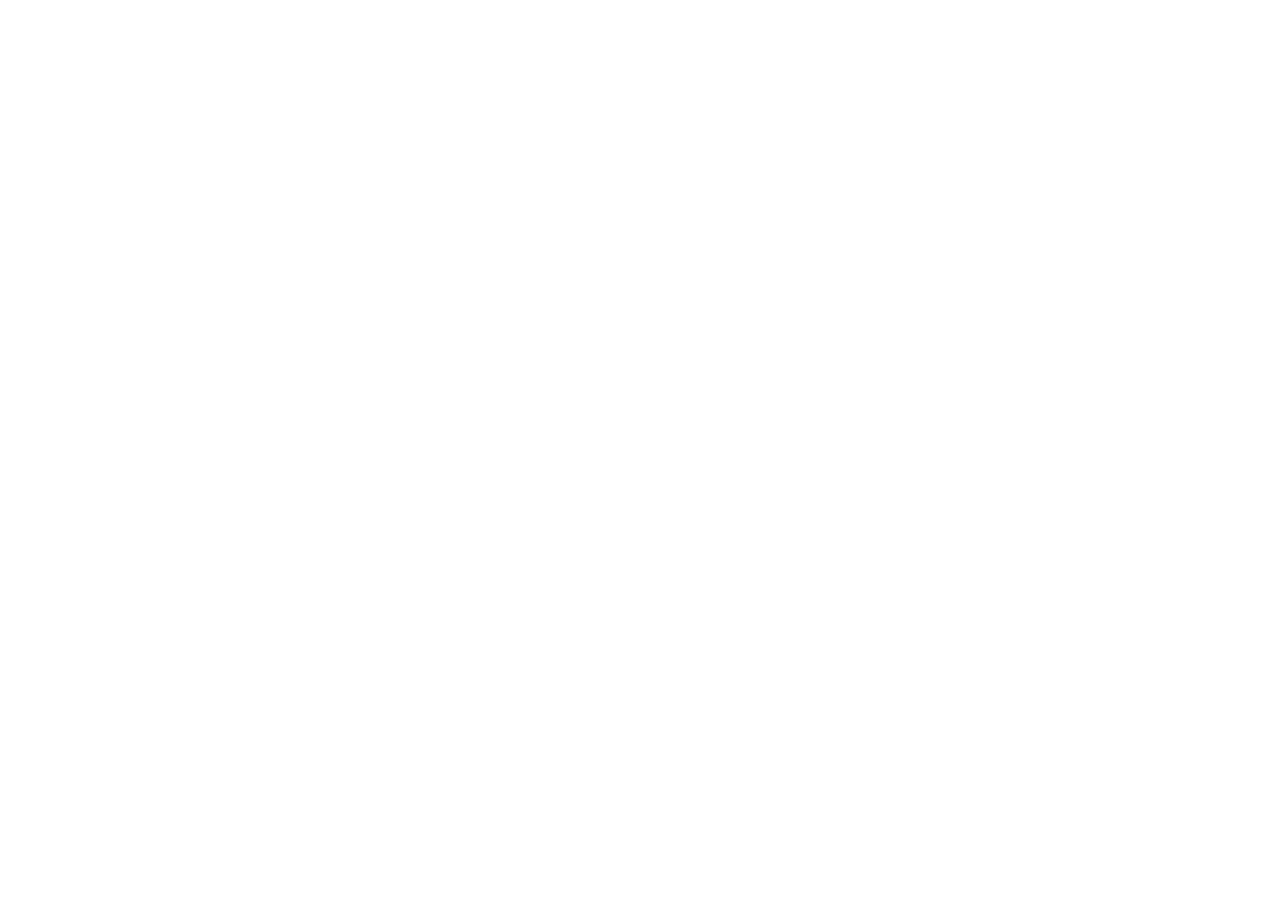
==== index.html @ 7cc97475 "初始化页面" ====
<!DOCTYPE html>
<html lang="en">
  <head>
    <meta charset="UTF-8" />
    <meta name="viewport" content="width=device-width, initial-scale=1.0" />
    <title>Document</title>
  </head>
  <body></body>
</html>
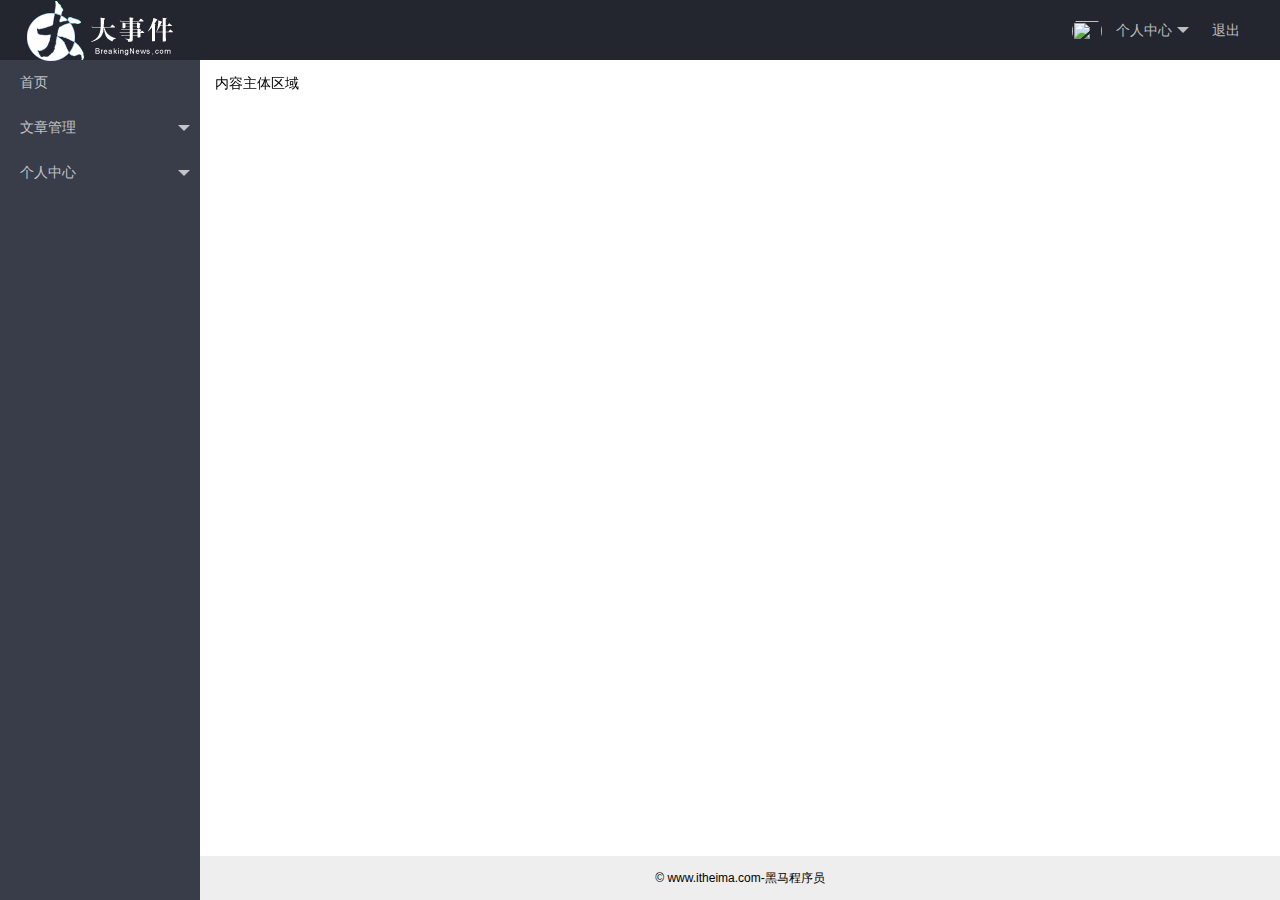
==== commit 4bc43626: "搭建后台主页大体框架" ====
--- a/index.html
+++ b/index.html
@@ -1,9 +1,84 @@
+<!--
+ * @Author: XiYu
+ * @Date: 2021-01-03 09:15:31
+ * @LastEditors: XiYu
+ * @LastEditTime: 2021-01-03 16:23:43
+ * @Description: 后台主页
+-->
 <!DOCTYPE html>
 <html lang="en">
-  <head>
-    <meta charset="UTF-8" />
-    <meta name="viewport" content="width=device-width, initial-scale=1.0" />
-    <title>Document</title>
-  </head>
-  <body></body>
-</html>
+
+<head>
+  <meta charset="UTF-8" />
+  <meta name="viewport" content="width=device-width, initial-scale=1.0" />
+  <title>后台主页</title>
+  <!-- 导入layui 的样式表 -->
+  <link rel="stylesheet" href="./assets/lib/layui/css/layui.css">
+  <!-- 导入自己的css样式表 -->
+  <link rel="stylesheet" href="./assets/css/index.css">
+</head>
+
+<body class="layui-layout-body">
+  <div class="layui-layout layui-layout-admin">
+    <div class="layui-header">
+      <div class="layui-logo">
+        <img src="./assets/images/logo.png" alt="">
+      </div>
+      <!-- 头部区域（可配合layui已有的水平导航） -->
+      <ul class="layui-nav layui-layout-right">
+        <li class="layui-nav-item">
+          <a href="javascript:;">
+            <img src="http://t.cn/RCzsdCq" class="layui-nav-img">
+            个人中心
+          </a>
+          <dl class="layui-nav-child">
+            <dd><a href="">基本资料</a></dd>
+            <dd><a href="">更换头像</a></dd>
+            <dd><a href="">重置密码</a></dd>
+          </dl>
+        </li>
+        <li class="layui-nav-item"><a href="">退出</a></li>
+      </ul>
+    </div>
+
+    <div class="layui-side layui-bg-black">
+      <div class="layui-side-scroll">
+        <!-- 左侧导航区域（可配合layui已有的垂直导航） -->
+        <ul class="layui-nav layui-nav-tree" lay-filter="test">
+          <li class="layui-nav-item"><a href="">首页</a></li>
+          <li class="layui-nav-item">
+            <a class="" href="javascript:;">文章管理</a>
+            <dl class="layui-nav-child">
+              <dd><a href="javascript:;">文章类别</a></dd>
+              <dd><a href="javascript:;">文章列表</a></dd>
+              <dd><a href="javascript:;">发布文章</a></dd>
+            </dl>
+          </li>
+          <li class="layui-nav-item">
+            <a href="javascript:;">个人中心</a>
+            <dl class="layui-nav-child">
+              <dd><a href="javascript:;">基本资料</a></dd>
+              <dd><a href="javascript:;">更换头像</a></dd>
+              <dd><a href="javascript:;">重置密码</a></dd>
+            </dl>
+          </li>
+        </ul>
+      </div>
+    </div>
+
+    <div class="layui-body">
+      <!-- 内容主体区域 -->
+      <div style="padding: 15px;">内容主体区域</div>
+    </div>
+
+    <div class="layui-footer">
+      <!-- 底部固定区域 -->
+      © www.itheima.com-黑马程序员
+    </div>
+  </div>
+
+  <!-- 导入layui的JS文件 -->
+  <script src="./assets/lib/layui/layui.all.js"></script>
+</body>
+
+</html>--- a/assets/lib/layui/css/layui.css
+++ b/assets/lib/layui/css/layui.css
@@ -0,0 +1,2 @@
+/** layui-v2.5.5 MIT License By https://www.layui.com */
+ .layui-inline,img{display:inline-block;vertical-align:middle}h1,h2,h3,h4,h5,h6{font-weight:400}.layui-edge,.layui-header,.layui-inline,.layui-main{position:relative}.layui-body,.layui-edge,.layui-elip{overflow:hidden}.layui-btn,.layui-edge,.layui-inline,img{vertical-align:middle}.layui-btn,.layui-disabled,.layui-icon,.layui-unselect{-moz-user-select:none;-webkit-user-select:none;-ms-user-select:none}.layui-elip,.layui-form-checkbox span,.layui-form-pane .layui-form-label{text-overflow:ellipsis;white-space:nowrap}.layui-breadcrumb,.layui-tree-btnGroup{visibility:hidden}blockquote,body,button,dd,div,dl,dt,form,h1,h2,h3,h4,h5,h6,input,li,ol,p,pre,td,textarea,th,ul{margin:0;padding:0;-webkit-tap-highlight-color:rgba(0,0,0,0)}a:active,a:hover{outline:0}img{border:none}li{list-style:none}table{border-collapse:collapse;border-spacing:0}h4,h5,h6{font-size:100%}button,input,optgroup,option,select,textarea{font-family:inherit;font-size:inherit;font-style:inherit;font-weight:inherit;outline:0}pre{white-space:pre-wrap;white-space:-moz-pre-wrap;white-space:-pre-wrap;white-space:-o-pre-wrap;word-wrap:break-word}body{line-height:24px;font:14px Helvetica Neue,Helvetica,PingFang SC,Tahoma,Arial,sans-serif}hr{height:1px;margin:10px 0;border:0;clear:both}a{color:#333;text-decoration:none}a:hover{color:#777}a cite{font-style:normal;*cursor:pointer}.layui-border-box,.layui-border-box *{box-sizing:border-box}.layui-box,.layui-box *{box-sizing:content-box}.layui-clear{clear:both;*zoom:1}.layui-clear:after{content:'\20';clear:both;*zoom:1;display:block;height:0}.layui-inline{*display:inline;*zoom:1}.layui-edge{display:inline-block;width:0;height:0;border-width:6px;border-style:dashed;border-color:transparent}.layui-edge-top{top:-4px;border-bottom-color:#999;border-bottom-style:solid}.layui-edge-right{border-left-color:#999;border-left-style:solid}.layui-edge-bottom{top:2px;border-top-color:#999;border-top-style:solid}.layui-edge-left{border-right-color:#999;border-right-style:solid}.layui-disabled,.layui-disabled:hover{color:#d2d2d2!important;cursor:not-allowed!important}.layui-circle{border-radius:100%}.layui-show{display:block!important}.layui-hide{display:none!important}@font-face{font-family:layui-icon;src:url(../font/iconfont.eot?v=250);src:url(../font/iconfont.eot?v=250#iefix) format('embedded-opentype'),url(../font/iconfont.woff2?v=250) format('woff2'),url(../font/iconfont.woff?v=250) format('woff'),url(../font/iconfont.ttf?v=250) format('truetype'),url(../font/iconfont.svg?v=250#layui-icon) format('svg')}.layui-icon{font-family:layui-icon!important;font-size:16px;font-style:normal;-webkit-font-smoothing:antialiased;-moz-osx-font-smoothing:grayscale}.layui-icon-reply-fill:before{content:"\e611"}.layui-icon-set-fill:before{content:"\e614"}.layui-icon-menu-fill:before{content:"\e60f"}.layui-icon-search:before{content:"\e615"}.layui-icon-share:before{content:"\e641"}.layui-icon-set-sm:before{content:"\e620"}.layui-icon-engine:before{content:"\e628"}.layui-icon-close:before{content:"\1006"}.layui-icon-close-fill:before{content:"\1007"}.layui-icon-chart-screen:before{content:"\e629"}.layui-icon-star:before{content:"\e600"}.layui-icon-circle-dot:before{content:"\e617"}.layui-icon-chat:before{content:"\e606"}.layui-icon-release:before{content:"\e609"}.layui-icon-list:before{content:"\e60a"}.layui-icon-chart:before{content:"\e62c"}.layui-icon-ok-circle:before{content:"\1005"}.layui-icon-layim-theme:before{content:"\e61b"}.layui-icon-table:before{content:"\e62d"}.layui-icon-right:before{content:"\e602"}.layui-icon-left:before{content:"\e603"}.layui-icon-cart-simple:before{content:"\e698"}.layui-icon-face-cry:before{content:"\e69c"}.layui-icon-face-smile:before{content:"\e6af"}.layui-icon-survey:before{content:"\e6b2"}.layui-icon-tree:before{content:"\e62e"}.layui-icon-upload-circle:before{content:"\e62f"}.layui-icon-add-circle:before{content:"\e61f"}.layui-icon-download-circle:before{content:"\e601"}.layui-icon-templeate-1:before{content:"\e630"}.layui-icon-util:before{content:"\e631"}.layui-icon-face-surprised:before{content:"\e664"}.layui-icon-edit:before{content:"\e642"}.layui-icon-speaker:before{content:"\e645"}.layui-icon-down:before{content:"\e61a"}.layui-icon-file:before{content:"\e621"}.layui-icon-layouts:before{content:"\e632"}.layui-icon-rate-half:before{content:"\e6c9"}.layui-icon-add-circle-fine:before{content:"\e608"}.layui-icon-prev-circle:before{content:"\e633"}.layui-icon-read:before{content:"\e705"}.layui-icon-404:before{content:"\e61c"}.layui-icon-carousel:before{content:"\e634"}.layui-icon-help:before{content:"\e607"}.layui-icon-code-circle:before{content:"\e635"}.layui-icon-water:before{content:"\e636"}.layui-icon-username:before{content:"\e66f"}.layui-icon-find-fill:before{content:"\e670"}.layui-icon-about:before{content:"\e60b"}.layui-icon-location:before{content:"\e715"}.layui-icon-up:before{content:"\e619"}.layui-icon-pause:before{content:"\e651"}.layui-icon-date:before{content:"\e637"}.layui-icon-layim-uploadfile:before{content:"\e61d"}.layui-icon-delete:before{content:"\e640"}.layui-icon-play:before{content:"\e652"}.layui-icon-top:before{content:"\e604"}.layui-icon-friends:before{content:"\e612"}.layui-icon-refresh-3:before{content:"\e9aa"}.layui-icon-ok:before{content:"\e605"}.layui-icon-layer:before{content:"\e638"}.layui-icon-face-smile-fine:before{content:"\e60c"}.layui-icon-dollar:before{content:"\e659"}.layui-icon-group:before{content:"\e613"}.layui-icon-layim-download:before{content:"\e61e"}.layui-icon-picture-fine:before{content:"\e60d"}.layui-icon-link:before{content:"\e64c"}.layui-icon-diamond:before{content:"\e735"}.layui-icon-log:before{content:"\e60e"}.layui-icon-rate-solid:before{content:"\e67a"}.layui-icon-fonts-del:before{content:"\e64f"}.layui-icon-unlink:before{content:"\e64d"}.layui-icon-fonts-clear:before{content:"\e639"}.layui-icon-triangle-r:before{content:"\e623"}.layui-icon-circle:before{content:"\e63f"}.layui-icon-radio:before{content:"\e643"}.layui-icon-align-center:before{content:"\e647"}.layui-icon-align-right:before{content:"\e648"}.layui-icon-align-left:before{content:"\e649"}.layui-icon-loading-1:before{content:"\e63e"}.layui-icon-return:before{content:"\e65c"}.layui-icon-fonts-strong:before{content:"\e62b"}.layui-icon-upload:before{content:"\e67c"}.layui-icon-dialogue:before{content:"\e63a"}.layui-icon-video:before{content:"\e6ed"}.layui-icon-headset:before{content:"\e6fc"}.layui-icon-cellphone-fine:before{content:"\e63b"}.layui-icon-add-1:before{content:"\e654"}.layui-icon-face-smile-b:before{content:"\e650"}.layui-icon-fonts-html:before{content:"\e64b"}.layui-icon-form:before{content:"\e63c"}.layui-icon-cart:before{content:"\e657"}.layui-icon-camera-fill:before{content:"\e65d"}.layui-icon-tabs:before{content:"\e62a"}.layui-icon-fonts-code:before{content:"\e64e"}.layui-icon-fire:before{content:"\e756"}.layui-icon-set:before{content:"\e716"}.layui-icon-fonts-u:before{content:"\e646"}.layui-icon-triangle-d:before{content:"\e625"}.layui-icon-tips:before{content:"\e702"}.layui-icon-picture:before{content:"\e64a"}.layui-icon-more-vertical:before{content:"\e671"}.layui-icon-flag:before{content:"\e66c"}.layui-icon-loading:before{content:"\e63d"}.layui-icon-fonts-i:before{content:"\e644"}.layui-icon-refresh-1:before{content:"\e666"}.layui-icon-rmb:before{content:"\e65e"}.layui-icon-home:before{content:"\e68e"}.layui-icon-user:before{content:"\e770"}.layui-icon-notice:before{content:"\e667"}.layui-icon-login-weibo:before{content:"\e675"}.layui-icon-voice:before{content:"\e688"}.layui-icon-upload-drag:before{content:"\e681"}.layui-icon-login-qq:before{content:"\e676"}.layui-icon-snowflake:before{content:"\e6b1"}.layui-icon-file-b:before{content:"\e655"}.layui-icon-template:before{content:"\e663"}.layui-icon-auz:before{content:"\e672"}.layui-icon-console:before{content:"\e665"}.layui-icon-app:before{content:"\e653"}.layui-icon-prev:before{content:"\e65a"}.layui-icon-website:before{content:"\e7ae"}.layui-icon-next:before{content:"\e65b"}.layui-icon-component:before{content:"\e857"}.layui-icon-more:before{content:"\e65f"}.layui-icon-login-wechat:before{content:"\e677"}.layui-icon-shrink-right:before{content:"\e668"}.layui-icon-spread-left:before{content:"\e66b"}.layui-icon-camera:before{content:"\e660"}.layui-icon-note:before{content:"\e66e"}.layui-icon-refresh:before{content:"\e669"}.layui-icon-female:before{content:"\e661"}.layui-icon-male:before{content:"\e662"}.layui-icon-password:before{content:"\e673"}.layui-icon-senior:before{content:"\e674"}.layui-icon-theme:before{content:"\e66a"}.layui-icon-tread:before{content:"\e6c5"}.layui-icon-praise:before{content:"\e6c6"}.layui-icon-star-fill:before{content:"\e658"}.layui-icon-rate:before{content:"\e67b"}.layui-icon-template-1:before{content:"\e656"}.layui-icon-vercode:before{content:"\e679"}.layui-icon-cellphone:before{content:"\e678"}.layui-icon-screen-full:before{content:"\e622"}.layui-icon-screen-restore:before{content:"\e758"}.layui-icon-cols:before{content:"\e610"}.layui-icon-export:before{content:"\e67d"}.layui-icon-print:before{content:"\e66d"}.layui-icon-slider:before{content:"\e714"}.layui-icon-addition:before{content:"\e624"}.layui-icon-subtraction:before{content:"\e67e"}.layui-icon-service:before{content:"\e626"}.layui-icon-transfer:before{content:"\e691"}.layui-main{width:1140px;margin:0 auto}.layui-header{z-index:1000;height:60px}.layui-header a:hover{transition:all .5s;-webkit-transition:all .5s}.layui-side{position:fixed;left:0;top:0;bottom:0;z-index:999;width:200px;overflow-x:hidden}.layui-side-scroll{position:relative;width:220px;height:100%;overflow-x:hidden}.layui-body{position:absolute;left:200px;right:0;top:0;bottom:0;z-index:998;width:auto;overflow-y:auto;box-sizing:border-box}.layui-layout-body{overflow:hidden}.layui-layout-admin .layui-header{background-color:#23262E}.layui-layout-admin .layui-side{top:60px;width:200px;overflow-x:hidden}.layui-layout-admin .layui-body{position:fixed;top:60px;bottom:44px}.layui-layout-admin .layui-main{width:auto;margin:0 15px}.layui-layout-admin .layui-footer{position:fixed;left:200px;right:0;bottom:0;height:44px;line-height:44px;padding:0 15px;background-color:#eee}.layui-layout-admin .layui-logo{position:absolute;left:0;top:0;width:200px;height:100%;line-height:60px;text-align:center;color:#009688;font-size:16px}.layui-layout-admin .layui-header .layui-nav{background:0 0}.layui-layout-left{position:absolute!important;left:200px;top:0}.layui-layout-right{position:absolute!important;right:0;top:0}.layui-container{position:relative;margin:0 auto;padding:0 15px;box-sizing:border-box}.layui-fluid{position:relative;margin:0 auto;padding:0 15px}.layui-row:after,.layui-row:before{content:'';display:block;clear:both}.layui-col-lg1,.layui-col-lg10,.layui-col-lg11,.layui-col-lg12,.layui-col-lg2,.layui-col-lg3,.layui-col-lg4,.layui-col-lg5,.layui-col-lg6,.layui-col-lg7,.layui-col-lg8,.layui-col-lg9,.layui-col-md1,.layui-col-md10,.layui-col-md11,.layui-col-md12,.layui-col-md2,.layui-col-md3,.layui-col-md4,.layui-col-md5,.layui-col-md6,.layui-col-md7,.layui-col-md8,.layui-col-md9,.layui-col-sm1,.layui-col-sm10,.layui-col-sm11,.layui-col-sm12,.layui-col-sm2,.layui-col-sm3,.layui-col-sm4,.layui-col-sm5,.layui-col-sm6,.layui-col-sm7,.layui-col-sm8,.layui-col-sm9,.layui-col-xs1,.layui-col-xs10,.layui-col-xs11,.layui-col-xs12,.layui-col-xs2,.layui-col-xs3,.layui-col-xs4,.layui-col-xs5,.layui-col-xs6,.layui-col-xs7,.layui-col-xs8,.layui-col-xs9{position:relative;display:block;box-sizing:border-box}.layui-col-xs1,.layui-col-xs10,.layui-col-xs11,.layui-col-xs12,.layui-col-xs2,.layui-col-xs3,.layui-col-xs4,.layui-col-xs5,.layui-col-xs6,.layui-col-xs7,.layui-col-xs8,.layui-col-xs9{float:left}.layui-col-xs1{width:8.33333333%}.layui-col-xs2{width:16.66666667%}.layui-col-xs3{width:25%}.layui-col-xs4{width:33.33333333%}.layui-col-xs5{width:41.66666667%}.layui-col-xs6{width:50%}.layui-col-xs7{width:58.33333333%}.layui-col-xs8{width:66.66666667%}.layui-col-xs9{width:75%}.layui-col-xs10{width:83.33333333%}.layui-col-xs11{width:91.66666667%}.layui-col-xs12{width:100%}.layui-col-xs-offset1{margin-left:8.33333333%}.layui-col-xs-offset2{margin-left:16.66666667%}.layui-col-xs-offset3{margin-left:25%}.layui-col-xs-offset4{margin-left:33.33333333%}.layui-col-xs-offset5{margin-left:41.66666667%}.layui-col-xs-offset6{margin-left:50%}.layui-col-xs-offset7{margin-left:58.33333333%}.layui-col-xs-offset8{margin-left:66.66666667%}.layui-col-xs-offset9{margin-left:75%}.layui-col-xs-offset10{margin-left:83.33333333%}.layui-col-xs-offset11{margin-left:91.66666667%}.layui-col-xs-offset12{margin-left:100%}@media screen and (max-width:768px){.layui-hide-xs{display:none!important}.layui-show-xs-block{display:block!important}.layui-show-xs-inline{display:inline!important}.layui-show-xs-inline-block{display:inline-block!important}}@media screen and (min-width:768px){.layui-container{width:750px}.layui-hide-sm{display:none!important}.layui-show-sm-block{display:block!important}.layui-show-sm-inline{display:inline!important}.layui-show-sm-inline-block{display:inline-block!important}.layui-col-sm1,.layui-col-sm10,.layui-col-sm11,.layui-col-sm12,.layui-col-sm2,.layui-col-sm3,.layui-col-sm4,.layui-col-sm5,.layui-col-sm6,.layui-col-sm7,.layui-col-sm8,.layui-col-sm9{float:left}.layui-col-sm1{width:8.33333333%}.layui-col-sm2{width:16.66666667%}.layui-col-sm3{width:25%}.layui-col-sm4{width:33.33333333%}.layui-col-sm5{width:41.66666667%}.layui-col-sm6{width:50%}.layui-col-sm7{width:58.33333333%}.layui-col-sm8{width:66.66666667%}.layui-col-sm9{width:75%}.layui-col-sm10{width:83.33333333%}.layui-col-sm11{width:91.66666667%}.layui-col-sm12{width:100%}.layui-col-sm-offset1{margin-left:8.33333333%}.layui-col-sm-offset2{margin-left:16.66666667%}.layui-col-sm-offset3{margin-left:25%}.layui-col-sm-offset4{margin-left:33.33333333%}.layui-col-sm-offset5{margin-left:41.66666667%}.layui-col-sm-offset6{margin-left:50%}.layui-col-sm-offset7{margin-left:58.33333333%}.layui-col-sm-offset8{margin-left:66.66666667%}.layui-col-sm-offset9{margin-left:75%}.layui-col-sm-offset10{margin-left:83.33333333%}.layui-col-sm-offset11{margin-left:91.66666667%}.layui-col-sm-offset12{margin-left:100%}}@media screen and (min-width:992px){.layui-container{width:970px}.layui-hide-md{display:none!important}.layui-show-md-block{display:block!important}.layui-show-md-inline{display:inline!important}.layui-show-md-inline-block{display:inline-block!important}.layui-col-md1,.layui-col-md10,.layui-col-md11,.layui-col-md12,.layui-col-md2,.layui-col-md3,.layui-col-md4,.layui-col-md5,.layui-col-md6,.layui-col-md7,.layui-col-md8,.layui-col-md9{float:left}.layui-col-md1{width:8.33333333%}.layui-col-md2{width:16.66666667%}.layui-col-md3{width:25%}.layui-col-md4{width:33.33333333%}.layui-col-md5{width:41.66666667%}.layui-col-md6{width:50%}.layui-col-md7{width:58.33333333%}.layui-col-md8{width:66.66666667%}.layui-col-md9{width:75%}.layui-col-md10{width:83.33333333%}.layui-col-md11{width:91.66666667%}.layui-col-md12{width:100%}.layui-col-md-offset1{margin-left:8.33333333%}.layui-col-md-offset2{margin-left:16.66666667%}.layui-col-md-offset3{margin-left:25%}.layui-col-md-offset4{margin-left:33.33333333%}.layui-col-md-offset5{margin-left:41.66666667%}.layui-col-md-offset6{margin-left:50%}.layui-col-md-offset7{margin-left:58.33333333%}.layui-col-md-offset8{margin-left:66.66666667%}.layui-col-md-offset9{margin-left:75%}.layui-col-md-offset10{margin-left:83.33333333%}.layui-col-md-offset11{margin-left:91.66666667%}.layui-col-md-offset12{margin-left:100%}}@media screen and (min-width:1200px){.layui-container{width:1170px}.layui-hide-lg{display:none!important}.layui-show-lg-block{display:block!important}.layui-show-lg-inline{display:inline!important}.layui-show-lg-inline-block{display:inline-block!important}.layui-col-lg1,.layui-col-lg10,.layui-col-lg11,.layui-col-lg12,.layui-col-lg2,.layui-col-lg3,.layui-col-lg4,.layui-col-lg5,.layui-col-lg6,.layui-col-lg7,.layui-col-lg8,.layui-col-lg9{float:left}.layui-col-lg1{width:8.33333333%}.layui-col-lg2{width:16.66666667%}.layui-col-lg3{width:25%}.layui-col-lg4{width:33.33333333%}.layui-col-lg5{width:41.66666667%}.layui-col-lg6{width:50%}.layui-col-lg7{width:58.33333333%}.layui-col-lg8{width:66.66666667%}.layui-col-lg9{width:75%}.layui-col-lg10{width:83.33333333%}.layui-col-lg11{width:91.66666667%}.layui-col-lg12{width:100%}.layui-col-lg-offset1{margin-left:8.33333333%}.layui-col-lg-offset2{margin-left:16.66666667%}.layui-col-lg-offset3{margin-left:25%}.layui-col-lg-offset4{margin-left:33.33333333%}.layui-col-lg-offset5{margin-left:41.66666667%}.layui-col-lg-offset6{margin-left:50%}.layui-col-lg-offset7{margin-left:58.33333333%}.layui-col-lg-offset8{margin-left:66.66666667%}.layui-col-lg-offset9{margin-left:75%}.layui-col-lg-offset10{margin-left:83.33333333%}.layui-col-lg-offset11{margin-left:91.66666667%}.layui-col-lg-offset12{margin-left:100%}}.layui-col-space1{margin:-.5px}.layui-col-space1>*{padding:.5px}.layui-col-space3{margin:-1.5px}.layui-col-space3>*{padding:1.5px}.layui-col-space5{margin:-2.5px}.layui-col-space5>*{padding:2.5px}.layui-col-space8{margin:-3.5px}.layui-col-space8>*{padding:3.5px}.layui-col-space10{margin:-5px}.layui-col-space10>*{padding:5px}.layui-col-space12{margin:-6px}.layui-col-space12>*{padding:6px}.layui-col-space15{margin:-7.5px}.layui-col-space15>*{padding:7.5px}.layui-col-space18{margin:-9px}.layui-col-space18>*{padding:9px}.layui-col-space20{margin:-10px}.layui-col-space20>*{padding:10px}.layui-col-space22{margin:-11px}.layui-col-space22>*{padding:11px}.layui-col-space25{margin:-12.5px}.layui-col-space25>*{padding:12.5px}.layui-col-space30{margin:-15px}.layui-col-space30>*{padding:15px}.layui-btn,.layui-input,.layui-select,.layui-textarea,.layui-upload-button{outline:0;-webkit-appearance:none;transition:all .3s;-webkit-transition:all .3s;box-sizing:border-box}.layui-elem-quote{margin-bottom:10px;padding:15px;line-height:22px;border-left:5px solid #009688;border-radius:0 2px 2px 0;background-color:#f2f2f2}.layui-quote-nm{border-style:solid;border-width:1px 1px 1px 5px;background:0 0}.layui-elem-field{margin-bottom:10px;padding:0;border-width:1px;border-style:solid}.layui-elem-field legend{margin-left:20px;padding:0 10px;font-size:20px;font-weight:300}.layui-field-title{margin:10px 0 20px;border-width:1px 0 0}.layui-field-box{padding:10px 15px}.layui-field-title .layui-field-box{padding:10px 0}.layui-progress{position:relative;height:6px;border-radius:20px;background-color:#e2e2e2}.layui-progress-bar{position:absolute;left:0;top:0;width:0;max-width:100%;height:6px;border-radius:20px;text-align:right;background-color:#5FB878;transition:all .3s;-webkit-transition:all .3s}.layui-progress-big,.layui-progress-big .layui-progress-bar{height:18px;line-height:18px}.layui-progress-text{position:relative;top:-20px;line-height:18px;font-size:12px;color:#666}.layui-progress-big .layui-progress-text{position:static;padding:0 10px;color:#fff}.layui-collapse{border-width:1px;border-style:solid;border-radius:2px}.layui-colla-content,.layui-colla-item{border-top-width:1px;border-top-style:solid}.layui-colla-item:first-child{border-top:none}.layui-colla-title{position:relative;height:42px;line-height:42px;padding:0 15px 0 35px;color:#333;background-color:#f2f2f2;cursor:pointer;font-size:14px;overflow:hidden}.layui-colla-content{display:none;padding:10px 15px;line-height:22px;color:#666}.layui-colla-icon{position:absolute;left:15px;top:0;font-size:14px}.layui-card{margin-bottom:15px;border-radius:2px;background-color:#fff;box-shadow:0 1px 2px 0 rgba(0,0,0,.05)}.layui-card:last-child{margin-bottom:0}.layui-card-header{position:relative;height:42px;line-height:42px;padding:0 15px;border-bottom:1px solid #f6f6f6;color:#333;border-radius:2px 2px 0 0;font-size:14px}.layui-bg-black,.layui-bg-blue,.layui-bg-cyan,.layui-bg-green,.layui-bg-orange,.layui-bg-red{color:#fff!important}.layui-card-body{position:relative;padding:10px 15px;line-height:24px}.layui-card-body[pad15]{padding:15px}.layui-card-body[pad20]{padding:20px}.layui-card-body .layui-table{margin:5px 0}.layui-card .layui-tab{margin:0}.layui-panel-window{position:relative;padding:15px;border-radius:0;border-top:5px solid #E6E6E6;background-color:#fff}.layui-auxiliar-moving{position:fixed;left:0;right:0;top:0;bottom:0;width:100%;height:100%;background:0 0;z-index:9999999999}.layui-form-label,.layui-form-mid,.layui-form-select,.layui-input-block,.layui-input-inline,.layui-textarea{position:relative}.layui-bg-red{background-color:#FF5722!important}.layui-bg-orange{background-color:#FFB800!important}.layui-bg-green{background-color:#009688!important}.layui-bg-cyan{background-color:#2F4056!important}.layui-bg-blue{background-color:#1E9FFF!important}.layui-bg-black{background-color:#393D49!important}.layui-bg-gray{background-color:#eee!important;color:#666!important}.layui-badge-rim,.layui-colla-content,.layui-colla-item,.layui-collapse,.layui-elem-field,.layui-form-pane .layui-form-item[pane],.layui-form-pane .layui-form-label,.layui-input,.layui-layedit,.layui-layedit-tool,.layui-quote-nm,.layui-select,.layui-tab-bar,.layui-tab-card,.layui-tab-title,.layui-tab-title .layui-this:after,.layui-textarea{border-color:#e6e6e6}.layui-timeline-item:before,hr{background-color:#e6e6e6}.layui-text{line-height:22px;font-size:14px;color:#666}.layui-text h1,.layui-text h2,.layui-text h3{font-weight:500;color:#333}.layui-text h1{font-size:30px}.layui-text h2{font-size:24px}.layui-text h3{font-size:18px}.layui-text a:not(.layui-btn){color:#01AAED}.layui-text a:not(.layui-btn):hover{text-decoration:underline}.layui-text ul{padding:5px 0 5px 15px}.layui-text ul li{margin-top:5px;list-style-type:disc}.layui-text em,.layui-word-aux{color:#999!important;padding:0 5px!important}.layui-btn{display:inline-block;height:38px;line-height:38px;padding:0 18px;background-color:#009688;color:#fff;white-space:nowrap;text-align:center;font-size:14px;border:none;border-radius:2px;cursor:pointer}.layui-btn:hover{opacity:.8;filter:alpha(opacity=80);color:#fff}.layui-btn:active{opacity:1;filter:alpha(opacity=100)}.layui-btn+.layui-btn{margin-left:10px}.layui-btn-container{font-size:0}.layui-btn-container .layui-btn{margin-right:10px;margin-bottom:10px}.layui-btn-container .layui-btn+.layui-btn{margin-left:0}.layui-table .layui-btn-container .layui-btn{margin-bottom:9px}.layui-btn-radius{border-radius:100px}.layui-btn .layui-icon{margin-right:3px;font-size:18px;vertical-align:bottom;vertical-align:middle\9}.layui-btn-primary{border:1px solid #C9C9C9;background-color:#fff;color:#555}.layui-btn-primary:hover{border-color:#009688;color:#333}.layui-btn-normal{background-color:#1E9FFF}.layui-btn-warm{background-color:#FFB800}.layui-btn-danger{background-color:#FF5722}.layui-btn-checked{background-color:#5FB878}.layui-btn-disabled,.layui-btn-disabled:active,.layui-btn-disabled:hover{border:1px solid #e6e6e6;background-color:#FBFBFB;color:#C9C9C9;cursor:not-allowed;opacity:1}.layui-btn-lg{height:44px;line-height:44px;padding:0 25px;font-size:16px}.layui-btn-sm{height:30px;line-height:30px;padding:0 10px;font-size:12px}.layui-btn-sm i{font-size:16px!important}.layui-btn-xs{height:22px;line-height:22px;padding:0 5px;font-size:12px}.layui-btn-xs i{font-size:14px!important}.layui-btn-group{display:inline-block;vertical-align:middle;font-size:0}.layui-btn-group .layui-btn{margin-left:0!important;margin-right:0!important;border-left:1px solid rgba(255,255,255,.5);border-radius:0}.layui-btn-group .layui-btn-primary{border-left:none}.layui-btn-group .layui-btn-primary:hover{border-color:#C9C9C9;color:#009688}.layui-btn-group .layui-btn:first-child{border-left:none;border-radius:2px 0 0 2px}.layui-btn-group .layui-btn-primary:first-child{border-left:1px solid #c9c9c9}.layui-btn-group .layui-btn:last-child{border-radius:0 2px 2px 0}.layui-btn-group .layui-btn+.layui-btn{margin-left:0}.layui-btn-group+.layui-btn-group{margin-left:10px}.layui-btn-fluid{width:100%}.layui-input,.layui-select,.layui-textarea{height:38px;line-height:1.3;line-height:38px\9;border-width:1px;border-style:solid;background-color:#fff;border-radius:2px}.layui-input::-webkit-input-placeholder,.layui-select::-webkit-input-placeholder,.layui-textarea::-webkit-input-placeholder{line-height:1.3}.layui-input,.layui-textarea{display:block;width:100%;padding-left:10px}.layui-input:hover,.layui-textarea:hover{border-color:#D2D2D2!important}.layui-input:focus,.layui-textarea:focus{border-color:#C9C9C9!important}.layui-textarea{min-height:100px;height:auto;line-height:20px;padding:6px 10px;resize:vertical}.layui-select{padding:0 10px}.layui-form input[type=checkbox],.layui-form input[type=radio],.layui-form select{display:none}.layui-form [lay-ignore]{display:initial}.layui-form-item{margin-bottom:15px;clear:both;*zoom:1}.layui-form-item:after{content:'\20';clear:both;*zoom:1;display:block;height:0}.layui-form-label{float:left;display:block;padding:9px 15px;width:80px;font-weight:400;line-height:20px;text-align:right}.layui-form-label-col{display:block;float:none;padding:9px 0;line-height:20px;text-align:left}.layui-form-item .layui-inline{margin-bottom:5px;margin-right:10px}.layui-input-block{margin-left:110px;min-height:36px}.layui-input-inline{display:inline-block;vertical-align:middle}.layui-form-item .layui-input-inline{float:left;width:190px;margin-right:10px}.layui-form-text .layui-input-inline{width:auto}.layui-form-mid{float:left;display:block;padding:9px 0!important;line-height:20px;margin-right:10px}.layui-form-danger+.layui-form-select .layui-input,.layui-form-danger:focus{border-color:#FF5722!important}.layui-form-select .layui-input{padding-right:30px;cursor:pointer}.layui-form-select .layui-edge{position:absolute;right:10px;top:50%;margin-top:-3px;cursor:pointer;border-width:6px;border-top-color:#c2c2c2;border-top-style:solid;transition:all .3s;-webkit-transition:all .3s}.layui-form-select dl{display:none;position:absolute;left:0;top:42px;padding:5px 0;z-index:899;min-width:100%;border:1px solid #d2d2d2;max-height:300px;overflow-y:auto;background-color:#fff;border-radius:2px;box-shadow:0 2px 4px rgba(0,0,0,.12);box-sizing:border-box}.layui-form-select dl dd,.layui-form-select dl dt{padding:0 10px;line-height:36px;white-space:nowrap;overflow:hidden;text-overflow:ellipsis}.layui-form-select dl dt{font-size:12px;color:#999}.layui-form-select dl dd{cursor:pointer}.layui-form-select dl dd:hover{background-color:#f2f2f2;-webkit-transition:.5s all;transition:.5s all}.layui-form-select .layui-select-group dd{padding-left:20px}.layui-form-select dl dd.layui-select-tips{padding-left:10px!important;color:#999}.layui-form-select dl dd.layui-this{background-color:#5FB878;color:#fff}.layui-form-checkbox,.layui-form-select dl dd.layui-disabled{background-color:#fff}.layui-form-selected dl{display:block}.layui-form-checkbox,.layui-form-checkbox *,.layui-form-switch{display:inline-block;vertical-align:middle}.layui-form-selected .layui-edge{margin-top:-9px;-webkit-transform:rotate(180deg);transform:rotate(180deg);margin-top:-3px\9}:root .layui-form-selected .layui-edge{margin-top:-9px\0/IE9}.layui-form-selectup dl{top:auto;bottom:42px}.layui-select-none{margin:5px 0;text-align:center;color:#999}.layui-select-disabled .layui-disabled{border-color:#eee!important}.layui-select-disabled .layui-edge{border-top-color:#d2d2d2}.layui-form-checkbox{position:relative;height:30px;line-height:30px;margin-right:10px;padding-right:30px;cursor:pointer;font-size:0;-webkit-transition:.1s linear;transition:.1s linear;box-sizing:border-box}.layui-form-checkbox span{padding:0 10px;height:100%;font-size:14px;border-radius:2px 0 0 2px;background-color:#d2d2d2;color:#fff;overflow:hidden}.layui-form-checkbox:hover span{background-color:#c2c2c2}.layui-form-checkbox i{position:absolute;right:0;top:0;width:30px;height:28px;border:1px solid #d2d2d2;border-left:none;border-radius:0 2px 2px 0;color:#fff;font-size:20px;text-align:center}.layui-form-checkbox:hover i{border-color:#c2c2c2;color:#c2c2c2}.layui-form-checked,.layui-form-checked:hover{border-color:#5FB878}.layui-form-checked span,.layui-form-checked:hover span{background-color:#5FB878}.layui-form-checked i,.layui-form-checked:hover i{color:#5FB878}.layui-form-item .layui-form-checkbox{margin-top:4px}.layui-form-checkbox[lay-skin=primary]{height:auto!important;line-height:normal!important;min-width:18px;min-height:18px;border:none!important;margin-right:0;padding-left:28px;padding-right:0;background:0 0}.layui-form-checkbox[lay-skin=primary] span{padding-left:0;padding-right:15px;line-height:18px;background:0 0;color:#666}.layui-form-checkbox[lay-skin=primary] i{right:auto;left:0;width:16px;height:16px;line-height:16px;border:1px solid #d2d2d2;font-size:12px;border-radius:2px;background-color:#fff;-webkit-transition:.1s linear;transition:.1s linear}.layui-form-checkbox[lay-skin=primary]:hover i{border-color:#5FB878;color:#fff}.layui-form-checked[lay-skin=primary] i{border-color:#5FB878!important;background-color:#5FB878;color:#fff}.layui-checkbox-disbaled[lay-skin=primary] span{background:0 0!important;color:#c2c2c2}.layui-checkbox-disbaled[lay-skin=primary]:hover i{border-color:#d2d2d2}.layui-form-item .layui-form-checkbox[lay-skin=primary]{margin-top:10px}.layui-form-switch{position:relative;height:22px;line-height:22px;min-width:35px;padding:0 5px;margin-top:8px;border:1px solid #d2d2d2;border-radius:20px;cursor:pointer;background-color:#fff;-webkit-transition:.1s linear;transition:.1s linear}.layui-form-switch i{position:absolute;left:5px;top:3px;width:16px;height:16px;border-radius:20px;background-color:#d2d2d2;-webkit-transition:.1s linear;transition:.1s linear}.layui-form-switch em{position:relative;top:0;width:25px;margin-left:21px;padding:0!important;text-align:center!important;color:#999!important;font-style:normal!important;font-size:12px}.layui-form-onswitch{border-color:#5FB878;background-color:#5FB878}.layui-checkbox-disbaled,.layui-checkbox-disbaled i{border-color:#e2e2e2!important}.layui-form-onswitch i{left:100%;margin-left:-21px;background-color:#fff}.layui-form-onswitch em{margin-left:5px;margin-right:21px;color:#fff!important}.layui-checkbox-disbaled span{background-color:#e2e2e2!important}.layui-checkbox-disbaled:hover i{color:#fff!important}[lay-radio]{display:none}.layui-form-radio,.layui-form-radio *{display:inline-block;vertical-align:middle}.layui-form-radio{line-height:28px;margin:6px 10px 0 0;padding-right:10px;cursor:pointer;font-size:0}.layui-form-radio *{font-size:14px}.layui-form-radio>i{margin-right:8px;font-size:22px;color:#c2c2c2}.layui-form-radio>i:hover,.layui-form-radioed>i{color:#5FB878}.layui-radio-disbaled>i{color:#e2e2e2!important}.layui-form-pane .layui-form-label{width:110px;padding:8px 15px;height:38px;line-height:20px;border-width:1px;border-style:solid;border-radius:2px 0 0 2px;text-align:center;background-color:#FBFBFB;overflow:hidden;box-sizing:border-box}.layui-form-pane .layui-input-inline{margin-left:-1px}.layui-form-pane .layui-input-block{margin-left:110px;left:-1px}.layui-form-pane .layui-input{border-radius:0 2px 2px 0}.layui-form-pane .layui-form-text .layui-form-label{float:none;width:100%;border-radius:2px;box-sizing:border-box;text-align:left}.layui-form-pane .layui-form-text .layui-input-inline{display:block;margin:0;top:-1px;clear:both}.layui-form-pane .layui-form-text .layui-input-block{margin:0;left:0;top:-1px}.layui-form-pane .layui-form-text .layui-textarea{min-height:100px;border-radius:0 0 2px 2px}.layui-form-pane .layui-form-checkbox{margin:4px 0 4px 10px}.layui-form-pane .layui-form-radio,.layui-form-pane .layui-form-switch{margin-top:6px;margin-left:10px}.layui-form-pane .layui-form-item[pane]{position:relative;border-width:1px;border-style:solid}.layui-form-pane .layui-form-item[pane] .layui-form-label{position:absolute;left:0;top:0;height:100%;border-width:0 1px 0 0}.layui-form-pane .layui-form-item[pane] .layui-input-inline{margin-left:110px}@media screen and (max-width:450px){.layui-form-item .layui-form-label{text-overflow:ellipsis;overflow:hidden;white-space:nowrap}.layui-form-item .layui-inline{display:block;margin-right:0;margin-bottom:20px;clear:both}.layui-form-item .layui-inline:after{content:'\20';clear:both;display:block;height:0}.layui-form-item .layui-input-inline{display:block;float:none;left:-3px;width:auto;margin:0 0 10px 112px}.layui-form-item .layui-input-inline+.layui-form-mid{margin-left:110px;top:-5px;padding:0}.layui-form-item .layui-form-checkbox{margin-right:5px;margin-bottom:5px}}.layui-layedit{border-width:1px;border-style:solid;border-radius:2px}.layui-layedit-tool{padding:3px 5px;border-bottom-width:1px;border-bottom-style:solid;font-size:0}.layedit-tool-fixed{position:fixed;top:0;border-top:1px solid #e2e2e2}.layui-layedit-tool .layedit-tool-mid,.layui-layedit-tool .layui-icon{display:inline-block;vertical-align:middle;text-align:center;font-size:14px}.layui-layedit-tool .layui-icon{position:relative;width:32px;height:30px;line-height:30px;margin:3px 5px;color:#777;cursor:pointer;border-radius:2px}.layui-layedit-tool .layui-icon:hover{color:#393D49}.layui-layedit-tool .layui-icon:active{color:#000}.layui-layedit-tool .layedit-tool-active{background-color:#e2e2e2;color:#000}.layui-layedit-tool .layui-disabled,.layui-layedit-tool .layui-disabled:hover{color:#d2d2d2;cursor:not-allowed}.layui-layedit-tool .layedit-tool-mid{width:1px;height:18px;margin:0 10px;background-color:#d2d2d2}.layedit-tool-html{width:50px!important;font-size:30px!important}.layedit-tool-b,.layedit-tool-code,.layedit-tool-help{font-size:16px!important}.layedit-tool-d,.layedit-tool-face,.layedit-tool-image,.layedit-tool-unlink{font-size:18px!important}.layedit-tool-image input{position:absolute;font-size:0;left:0;top:0;width:100%;height:100%;opacity:.01;filter:Alpha(opacity=1);cursor:pointer}.layui-layedit-iframe iframe{display:block;width:100%}#LAY_layedit_code{overflow:hidden}.layui-laypage{display:inline-block;*display:inline;*zoom:1;vertical-align:middle;margin:10px 0;font-size:0}.layui-laypage>a:first-child,.layui-laypage>a:first-child em{border-radius:2px 0 0 2px}.layui-laypage>a:last-child,.layui-laypage>a:last-child em{border-radius:0 2px 2px 0}.layui-laypage>:first-child{margin-left:0!important}.layui-laypage>:last-child{margin-right:0!important}.layui-laypage a,.layui-laypage button,.layui-laypage input,.layui-laypage select,.layui-laypage span{border:1px solid #e2e2e2}.layui-laypage a,.layui-laypage span{display:inline-block;*display:inline;*zoom:1;vertical-align:middle;padding:0 15px;height:28px;line-height:28px;margin:0 -1px 5px 0;background-color:#fff;color:#333;font-size:12px}.layui-flow-more a *,.layui-laypage input,.layui-table-view select[lay-ignore]{display:inline-block}.layui-laypage a:hover{color:#009688}.layui-laypage em{font-style:normal}.layui-laypage .layui-laypage-spr{color:#999;font-weight:700}.layui-laypage a{text-decoration:none}.layui-laypage .layui-laypage-curr{position:relative}.layui-laypage .layui-laypage-curr em{position:relative;color:#fff}.layui-laypage .layui-laypage-curr .layui-laypage-em{position:absolute;left:-1px;top:-1px;padding:1px;width:100%;height:100%;background-color:#009688}.layui-laypage-em{border-radius:2px}.layui-laypage-next em,.layui-laypage-prev em{font-family:Sim sun;font-size:16px}.layui-laypage .layui-laypage-count,.layui-laypage .layui-laypage-limits,.layui-laypage .layui-laypage-refresh,.layui-laypage .layui-laypage-skip{margin-left:10px;margin-right:10px;padding:0;border:none}.layui-laypage .layui-laypage-limits,.layui-laypage .layui-laypage-refresh{vertical-align:top}.layui-laypage .layui-laypage-refresh i{font-size:18px;cursor:pointer}.layui-laypage select{height:22px;padding:3px;border-radius:2px;cursor:pointer}.layui-laypage .layui-laypage-skip{height:30px;line-height:30px;color:#999}.layui-laypage button,.layui-laypage input{height:30px;line-height:30px;border-radius:2px;vertical-align:top;background-color:#fff;box-sizing:border-box}.layui-laypage input{width:40px;margin:0 10px;padding:0 3px;text-align:center}.layui-laypage input:focus,.layui-laypage select:focus{border-color:#009688!important}.layui-laypage button{margin-left:10px;padding:0 10px;cursor:pointer}.layui-table,.layui-table-view{margin:10px 0}.layui-flow-more{margin:10px 0;text-align:center;color:#999;font-size:14px}.layui-flow-more a{height:32px;line-height:32px}.layui-flow-more a *{vertical-align:top}.layui-flow-more a cite{padding:0 20px;border-radius:3px;background-color:#eee;color:#333;font-style:normal}.layui-flow-more a cite:hover{opacity:.8}.layui-flow-more a i{font-size:30px;color:#737383}.layui-table{width:100%;background-color:#fff;color:#666}.layui-table tr{transition:all .3s;-webkit-transition:all .3s}.layui-table th{text-align:left;font-weight:400}.layui-table tbody tr:hover,.layui-table thead tr,.layui-table-click,.layui-table-header,.layui-table-hover,.layui-table-mend,.layui-table-patch,.layui-table-tool,.layui-table-total,.layui-table-total tr,.layui-table[lay-even] tr:nth-child(even){background-color:#f2f2f2}.layui-table td,.layui-table th,.layui-table-col-set,.layui-table-fixed-r,.layui-table-grid-down,.layui-table-header,.layui-table-page,.layui-table-tips-main,.layui-table-tool,.layui-table-total,.layui-table-view,.layui-table[lay-skin=line],.layui-table[lay-skin=row]{border-width:1px;border-style:solid;border-color:#e6e6e6}.layui-table td,.layui-table th{position:relative;padding:9px 15px;min-height:20px;line-height:20px;font-size:14px}.layui-table[lay-skin=line] td,.layui-table[lay-skin=line] th{border-width:0 0 1px}.layui-table[lay-skin=row] td,.layui-table[lay-skin=row] th{border-width:0 1px 0 0}.layui-table[lay-skin=nob] td,.layui-table[lay-skin=nob] th{border:none}.layui-table img{max-width:100px}.layui-table[lay-size=lg] td,.layui-table[lay-size=lg] th{padding:15px 30px}.layui-table-view .layui-table[lay-size=lg] .layui-table-cell{height:40px;line-height:40px}.layui-table[lay-size=sm] td,.layui-table[lay-size=sm] th{font-size:12px;padding:5px 10px}.layui-table-view .layui-table[lay-size=sm] .layui-table-cell{height:20px;line-height:20px}.layui-table[lay-data]{display:none}.layui-table-box{position:relative;overflow:hidden}.layui-table-view .layui-table{position:relative;width:auto;margin:0}.layui-table-view .layui-table[lay-skin=line]{border-width:0 1px 0 0}.layui-table-view .layui-table[lay-skin=row]{border-width:0 0 1px}.layui-table-view .layui-table td,.layui-table-view .layui-table th{padding:5px 0;border-top:none;border-left:none}.layui-table-view .layui-table th.layui-unselect .layui-table-cell span{cursor:pointer}.layui-table-view .layui-table td{cursor:default}.layui-table-view .layui-table td[data-edit=text]{cursor:text}.layui-table-view .layui-form-checkbox[lay-skin=primary] i{width:18px;height:18px}.layui-table-view .layui-form-radio{line-height:0;padding:0}.layui-table-view .layui-form-radio>i{margin:0;font-size:20px}.layui-table-init{position:absolute;left:0;top:0;width:100%;height:100%;text-align:center;z-index:110}.layui-table-init .layui-icon{position:absolute;left:50%;top:50%;margin:-15px 0 0 -15px;font-size:30px;color:#c2c2c2}.layui-table-header{border-width:0 0 1px;overflow:hidden}.layui-table-header .layui-table{margin-bottom:-1px}.layui-table-tool .layui-inline[lay-event]{position:relative;width:26px;height:26px;padding:5px;line-height:16px;margin-right:10px;text-align:center;color:#333;border:1px solid #ccc;cursor:pointer;-webkit-transition:.5s all;transition:.5s all}.layui-table-tool .layui-inline[lay-event]:hover{border:1px solid #999}.layui-table-tool-temp{padding-right:120px}.layui-table-tool-self{position:absolute;right:17px;top:10px}.layui-table-tool .layui-table-tool-self .layui-inline[lay-event]{margin:0 0 0 10px}.layui-table-tool-panel{position:absolute;top:29px;left:-1px;padding:5px 0;min-width:150px;min-height:40px;border:1px solid #d2d2d2;text-align:left;overflow-y:auto;background-color:#fff;box-shadow:0 2px 4px rgba(0,0,0,.12)}.layui-table-cell,.layui-table-tool-panel li{overflow:hidden;text-overflow:ellipsis;white-space:nowrap}.layui-table-tool-panel li{padding:0 10px;line-height:30px;-webkit-transition:.5s all;transition:.5s all}.layui-table-tool-panel li .layui-form-checkbox[lay-skin=primary]{width:100%;padding-left:28px}.layui-table-tool-panel li:hover{background-color:#f2f2f2}.layui-table-tool-panel li .layui-form-checkbox[lay-skin=primary] i{position:absolute;left:0;top:0}.layui-table-tool-panel li .layui-form-checkbox[lay-skin=primary] span{padding:0}.layui-table-tool .layui-table-tool-self .layui-table-tool-panel{left:auto;right:-1px}.layui-table-col-set{position:absolute;right:0;top:0;width:20px;height:100%;border-width:0 0 0 1px;background-color:#fff}.layui-table-sort{width:10px;height:20px;margin-left:5px;cursor:pointer!important}.layui-table-sort .layui-edge{position:absolute;left:5px;border-width:5px}.layui-table-sort .layui-table-sort-asc{top:3px;border-top:none;border-bottom-style:solid;border-bottom-color:#b2b2b2}.layui-table-sort .layui-table-sort-asc:hover{border-bottom-color:#666}.layui-table-sort .layui-table-sort-desc{bottom:5px;border-bottom:none;border-top-style:solid;border-top-color:#b2b2b2}.layui-table-sort .layui-table-sort-desc:hover{border-top-color:#666}.layui-table-sort[lay-sort=asc] .layui-table-sort-asc{border-bottom-color:#000}.layui-table-sort[lay-sort=desc] .layui-table-sort-desc{border-top-color:#000}.layui-table-cell{height:28px;line-height:28px;padding:0 15px;position:relative;box-sizing:border-box}.layui-table-cell .layui-form-checkbox[lay-skin=primary]{top:-1px;padding:0}.layui-table-cell .layui-table-link{color:#01AAED}.laytable-cell-checkbox,.laytable-cell-numbers,.laytable-cell-radio,.laytable-cell-space{padding:0;text-align:center}.layui-table-body{position:relative;overflow:auto;margin-right:-1px;margin-bottom:-1px}.layui-table-body .layui-none{line-height:26px;padding:15px;text-align:center;color:#999}.layui-table-fixed{position:absolute;left:0;top:0;z-index:101}.layui-table-fixed .layui-table-body{overflow:hidden}.layui-table-fixed-l{box-shadow:0 -1px 8px rgba(0,0,0,.08)}.layui-table-fixed-r{left:auto;right:-1px;border-width:0 0 0 1px;box-shadow:-1px 0 8px rgba(0,0,0,.08)}.layui-table-fixed-r .layui-table-header{position:relative;overflow:visible}.layui-table-mend{position:absolute;right:-49px;top:0;height:100%;width:50px}.layui-table-tool{position:relative;z-index:890;width:100%;min-height:50px;line-height:30px;padding:10px 15px;border-width:0 0 1px}.layui-table-tool .layui-btn-container{margin-bottom:-10px}.layui-table-page,.layui-table-total{border-width:1px 0 0;margin-bottom:-1px;overflow:hidden}.layui-table-page{position:relative;width:100%;padding:7px 7px 0;height:41px;font-size:12px;white-space:nowrap}.layui-table-page>div{height:26px}.layui-table-page .layui-laypage{margin:0}.layui-table-page .layui-laypage a,.layui-table-page .layui-laypage span{height:26px;line-height:26px;margin-bottom:10px;border:none;background:0 0}.layui-table-page .layui-laypage a,.layui-table-page .layui-laypage span.layui-laypage-curr{padding:0 12px}.layui-table-page .layui-laypage span{margin-left:0;padding:0}.layui-table-page .layui-laypage .layui-laypage-prev{margin-left:-7px!important}.layui-table-page .layui-laypage .layui-laypage-curr .layui-laypage-em{left:0;top:0;padding:0}.layui-table-page .layui-laypage button,.layui-table-page .layui-laypage input{height:26px;line-height:26px}.layui-table-page .layui-laypage input{width:40px}.layui-table-page .layui-laypage button{padding:0 10px}.layui-table-page select{height:18px}.layui-table-patch .layui-table-cell{padding:0;width:30px}.layui-table-edit{position:absolute;left:0;top:0;width:100%;height:100%;padding:0 14px 1px;border-radius:0;box-shadow:1px 1px 20px rgba(0,0,0,.15)}.layui-table-edit:focus{border-color:#5FB878!important}select.layui-table-edit{padding:0 0 0 10px;border-color:#C9C9C9}.layui-table-view .layui-form-checkbox,.layui-table-view .layui-form-radio,.layui-table-view .layui-form-switch{top:0;margin:0;box-sizing:content-box}.layui-table-view .layui-form-checkbox{top:-1px;height:26px;line-height:26px}.layui-table-view .layui-form-checkbox i{height:26px}.layui-table-grid .layui-table-cell{overflow:visible}.layui-table-grid-down{position:absolute;top:0;right:0;width:26px;height:100%;padding:5px 0;border-width:0 0 0 1px;text-align:center;background-color:#fff;color:#999;cursor:pointer}.layui-table-grid-down .layui-icon{position:absolute;top:50%;left:50%;margin:-8px 0 0 -8px}.layui-table-grid-down:hover{background-color:#fbfbfb}body .layui-table-tips .layui-layer-content{background:0 0;padding:0;box-shadow:0 1px 6px rgba(0,0,0,.12)}.layui-table-tips-main{margin:-44px 0 0 -1px;max-height:150px;padding:8px 15px;font-size:14px;overflow-y:scroll;background-color:#fff;color:#666}.layui-table-tips-c{position:absolute;right:-3px;top:-13px;width:20px;height:20px;padding:3px;cursor:pointer;background-color:#666;border-radius:50%;color:#fff}.layui-table-tips-c:hover{background-color:#777}.layui-table-tips-c:before{position:relative;right:-2px}.layui-upload-file{display:none!important;opacity:.01;filter:Alpha(opacity=1)}.layui-upload-drag,.layui-upload-form,.layui-upload-wrap{display:inline-block}.layui-upload-list{margin:10px 0}.layui-upload-choose{padding:0 10px;color:#999}.layui-upload-drag{position:relative;padding:30px;border:1px dashed #e2e2e2;background-color:#fff;text-align:center;cursor:pointer;color:#999}.layui-upload-drag .layui-icon{font-size:50px;color:#009688}.layui-upload-drag[lay-over]{border-color:#009688}.layui-upload-iframe{position:absolute;width:0;height:0;border:0;visibility:hidden}.layui-upload-wrap{position:relative;vertical-align:middle}.layui-upload-wrap .layui-upload-file{display:block!important;position:absolute;left:0;top:0;z-index:10;font-size:100px;width:100%;height:100%;opacity:.01;filter:Alpha(opacity=1);cursor:pointer}.layui-transfer-active,.layui-transfer-box{display:inline-block;vertical-align:middle}.layui-transfer-box,.layui-transfer-header,.layui-transfer-search{border-width:0;border-style:solid;border-color:#e6e6e6}.layui-transfer-box{position:relative;border-width:1px;width:200px;height:360px;border-radius:2px;background-color:#fff}.layui-transfer-box .layui-form-checkbox{width:100%;margin:0!important}.layui-transfer-header{height:38px;line-height:38px;padding:0 10px;border-bottom-width:1px}.layui-transfer-search{position:relative;padding:10px;border-bottom-width:1px}.layui-transfer-search .layui-input{height:32px;padding-left:30px;font-size:12px}.layui-transfer-search .layui-icon-search{position:absolute;left:20px;top:50%;margin-top:-8px;color:#666}.layui-transfer-active{margin:0 15px}.layui-transfer-active .layui-btn{display:block;margin:0;padding:0 15px;background-color:#5FB878;border-color:#5FB878;color:#fff}.layui-transfer-active .layui-btn-disabled{background-color:#FBFBFB;border-color:#e6e6e6;color:#C9C9C9}.layui-transfer-active .layui-btn:first-child{margin-bottom:15px}.layui-transfer-active .layui-btn .layui-icon{margin:0;font-size:14px!important}.layui-transfer-data{padding:5px 0;overflow:auto}.layui-transfer-data li{height:32px;line-height:32px;padding:0 10px}.layui-transfer-data li:hover{background-color:#f2f2f2;transition:.5s all}.layui-transfer-data .layui-none{padding:15px 10px;text-align:center;color:#999}.layui-nav{position:relative;padding:0 20px;background-color:#393D49;color:#fff;border-radius:2px;font-size:0;box-sizing:border-box}.layui-nav *{font-size:14px}.layui-nav .layui-nav-item{position:relative;display:inline-block;*display:inline;*zoom:1;vertical-align:middle;line-height:60px}.layui-nav .layui-nav-item a{display:block;padding:0 20px;color:#fff;color:rgba(255,255,255,.7);transition:all .3s;-webkit-transition:all .3s}.layui-nav .layui-this:after,.layui-nav-bar,.layui-nav-tree .layui-nav-itemed:after{position:absolute;left:0;top:0;width:0;height:5px;background-color:#5FB878;transition:all .2s;-webkit-transition:all .2s}.layui-nav-bar{z-index:1000}.layui-nav .layui-nav-item a:hover,.layui-nav .layui-this a{color:#fff}.layui-nav .layui-this:after{content:'';top:auto;bottom:0;width:100%}.layui-nav-img{width:30px;height:30px;margin-right:10px;border-radius:50%}.layui-nav .layui-nav-more{content:'';width:0;height:0;border-style:solid dashed dashed;border-color:#fff transparent transparent;overflow:hidden;cursor:pointer;transition:all .2s;-webkit-transition:all .2s;position:absolute;top:50%;right:3px;margin-top:-3px;border-width:6px;border-top-color:rgba(255,255,255,.7)}.layui-nav .layui-nav-mored,.layui-nav-itemed>a .layui-nav-more{margin-top:-9px;border-style:dashed dashed solid;border-color:transparent transparent #fff}.layui-nav-child{display:none;position:absolute;left:0;top:65px;min-width:100%;line-height:36px;padding:5px 0;box-shadow:0 2px 4px rgba(0,0,0,.12);border:1px solid #d2d2d2;background-color:#fff;z-index:100;border-radius:2px;white-space:nowrap}.layui-nav .layui-nav-child a{color:#333}.layui-nav .layui-nav-child a:hover{background-color:#f2f2f2;color:#000}.layui-nav-child dd{position:relative}.layui-nav .layui-nav-child dd.layui-this a,.layui-nav-child dd.layui-this{background-color:#5FB878;color:#fff}.layui-nav-child dd.layui-this:after{display:none}.layui-nav-tree{width:200px;padding:0}.layui-nav-tree .layui-nav-item{display:block;width:100%;line-height:45px}.layui-nav-tree .layui-nav-item a{position:relative;height:45px;line-height:45px;text-overflow:ellipsis;overflow:hidden;white-space:nowrap}.layui-nav-tree .layui-nav-item a:hover{background-color:#4E5465}.layui-nav-tree .layui-nav-bar{width:5px;height:0;background-color:#009688}.layui-nav-tree .layui-nav-child dd.layui-this,.layui-nav-tree .layui-nav-child dd.layui-this a,.layui-nav-tree .layui-this,.layui-nav-tree .layui-this>a,.layui-nav-tree .layui-this>a:hover{background-color:#009688;color:#fff}.layui-nav-tree .layui-this:after{display:none}.layui-nav-itemed>a,.layui-nav-tree .layui-nav-title a,.layui-nav-tree .layui-nav-title a:hover{color:#fff!important}.layui-nav-tree .layui-nav-child{position:relative;z-index:0;top:0;border:none;box-shadow:none}.layui-nav-tree .layui-nav-child a{height:40px;line-height:40px;color:#fff;color:rgba(255,255,255,.7)}.layui-nav-tree .layui-nav-child,.layui-nav-tree .layui-nav-child a:hover{background:0 0;color:#fff}.layui-nav-tree .layui-nav-more{right:10px}.layui-nav-itemed>.layui-nav-child{display:block;padding:0;background-color:rgba(0,0,0,.3)!important}.layui-nav-itemed>.layui-nav-child>.layui-this>.layui-nav-child{display:block}.layui-nav-side{position:fixed;top:0;bottom:0;left:0;overflow-x:hidden;z-index:999}.layui-bg-blue .layui-nav-bar,.layui-bg-blue .layui-nav-itemed:after,.layui-bg-blue .layui-this:after{background-color:#93D1FF}.layui-bg-blue .layui-nav-child dd.layui-this{background-color:#1E9FFF}.layui-bg-blue .layui-nav-itemed>a,.layui-nav-tree.layui-bg-blue .layui-nav-title a,.layui-nav-tree.layui-bg-blue .layui-nav-title a:hover{background-color:#007DDB!important}.layui-breadcrumb{font-size:0}.layui-breadcrumb>*{font-size:14px}.layui-breadcrumb a{color:#999!important}.layui-breadcrumb a:hover{color:#5FB878!important}.layui-breadcrumb a cite{color:#666;font-style:normal}.layui-breadcrumb span[lay-separator]{margin:0 10px;color:#999}.layui-tab{margin:10px 0;text-align:left!important}.layui-tab[overflow]>.layui-tab-title{overflow:hidden}.layui-tab-title{position:relative;left:0;height:40px;white-space:nowrap;font-size:0;border-bottom-width:1px;border-bottom-style:solid;transition:all .2s;-webkit-transition:all .2s}.layui-tab-title li{display:inline-block;*display:inline;*zoom:1;vertical-align:middle;font-size:14px;transition:all .2s;-webkit-transition:all .2s;position:relative;line-height:40px;min-width:65px;padding:0 15px;text-align:center;cursor:pointer}.layui-tab-title li a{display:block}.layui-tab-title .layui-this{color:#000}.layui-tab-title .layui-this:after{position:absolute;left:0;top:0;content:'';width:100%;height:41px;border-width:1px;border-style:solid;border-bottom-color:#fff;border-radius:2px 2px 0 0;box-sizing:border-box;pointer-events:none}.layui-tab-bar{position:absolute;right:0;top:0;z-index:10;width:30px;height:39px;line-height:39px;border-width:1px;border-style:solid;border-radius:2px;text-align:center;background-color:#fff;cursor:pointer}.layui-tab-bar .layui-icon{position:relative;display:inline-block;top:3px;transition:all .3s;-webkit-transition:all .3s}.layui-tab-item{display:none}.layui-tab-more{padding-right:30px;height:auto!important;white-space:normal!important}.layui-tab-more li.layui-this:after{border-bottom-color:#e2e2e2;border-radius:2px}.layui-tab-more .layui-tab-bar .layui-icon{top:-2px;top:3px\9;-webkit-transform:rotate(180deg);transform:rotate(180deg)}:root .layui-tab-more .layui-tab-bar .layui-icon{top:-2px\0/IE9}.layui-tab-content{padding:10px}.layui-tab-title li .layui-tab-close{position:relative;display:inline-block;width:18px;height:18px;line-height:20px;margin-left:8px;top:1px;text-align:center;font-size:14px;color:#c2c2c2;transition:all .2s;-webkit-transition:all .2s}.layui-tab-title li .layui-tab-close:hover{border-radius:2px;background-color:#FF5722;color:#fff}.layui-tab-brief>.layui-tab-title .layui-this{color:#009688}.layui-tab-brief>.layui-tab-more li.layui-this:after,.layui-tab-brief>.layui-tab-title .layui-this:after{border:none;border-radius:0;border-bottom:2px solid #5FB878}.layui-tab-brief[overflow]>.layui-tab-title .layui-this:after{top:-1px}.layui-tab-card{border-width:1px;border-style:solid;border-radius:2px;box-shadow:0 2px 5px 0 rgba(0,0,0,.1)}.layui-tab-card>.layui-tab-title{background-color:#f2f2f2}.layui-tab-card>.layui-tab-title li{margin-right:-1px;margin-left:-1px}.layui-tab-card>.layui-tab-title .layui-this{background-color:#fff}.layui-tab-card>.layui-tab-title .layui-this:after{border-top:none;border-width:1px;border-bottom-color:#fff}.layui-tab-card>.layui-tab-title .layui-tab-bar{height:40px;line-height:40px;border-radius:0;border-top:none;border-right:none}.layui-tab-card>.layui-tab-more .layui-this{background:0 0;color:#5FB878}.layui-tab-card>.layui-tab-more .layui-this:after{border:none}.layui-timeline{padding-left:5px}.layui-timeline-item{position:relative;padding-bottom:20px}.layui-timeline-axis{position:absolute;left:-5px;top:0;z-index:10;width:20px;height:20px;line-height:20px;background-color:#fff;color:#5FB878;border-radius:50%;text-align:center;cursor:pointer}.layui-timeline-axis:hover{color:#FF5722}.layui-timeline-item:before{content:'';position:absolute;left:5px;top:0;z-index:0;width:1px;height:100%}.layui-timeline-item:last-child:before{display:none}.layui-timeline-item:first-child:before{display:block}.layui-timeline-content{padding-left:25px}.layui-timeline-title{position:relative;margin-bottom:10px}.layui-badge,.layui-badge-dot,.layui-badge-rim{position:relative;display:inline-block;padding:0 6px;font-size:12px;text-align:center;background-color:#FF5722;color:#fff;border-radius:2px}.layui-badge{height:18px;line-height:18px}.layui-badge-dot{width:8px;height:8px;padding:0;border-radius:50%}.layui-badge-rim{height:18px;line-height:18px;border-width:1px;border-style:solid;background-color:#fff;color:#666}.layui-btn .layui-badge,.layui-btn .layui-badge-dot{margin-left:5px}.layui-nav .layui-badge,.layui-nav .layui-badge-dot{position:absolute;top:50%;margin:-8px 6px 0}.layui-tab-title .layui-badge,.layui-tab-title .layui-badge-dot{left:5px;top:-2px}.layui-carousel{position:relative;left:0;top:0;background-color:#f8f8f8}.layui-carousel>[carousel-item]{position:relative;width:100%;height:100%;overflow:hidden}.layui-carousel>[carousel-item]:before{position:absolute;content:'\e63d';left:50%;top:50%;width:100px;line-height:20px;margin:-10px 0 0 -50px;text-align:center;color:#c2c2c2;font-family:layui-icon!important;font-size:30px;font-style:normal;-webkit-font-smoothing:antialiased;-moz-osx-font-smoothing:grayscale}.layui-carousel>[carousel-item]>*{display:none;position:absolute;left:0;top:0;width:100%;height:100%;background-color:#f8f8f8;transition-duration:.3s;-webkit-transition-duration:.3s}.layui-carousel-updown>*{-webkit-transition:.3s ease-in-out up;transition:.3s ease-in-out up}.layui-carousel-arrow{display:none\9;opacity:0;position:absolute;left:10px;top:50%;margin-top:-18px;width:36px;height:36px;line-height:36px;text-align:center;font-size:20px;border:0;border-radius:50%;background-color:rgba(0,0,0,.2);color:#fff;-webkit-transition-duration:.3s;transition-duration:.3s;cursor:pointer}.layui-carousel-arrow[lay-type=add]{left:auto!important;right:10px}.layui-carousel:hover .layui-carousel-arrow[lay-type=add],.layui-carousel[lay-arrow=always] .layui-carousel-arrow[lay-type=add]{right:20px}.layui-carousel[lay-arrow=always] .layui-carousel-arrow{opacity:1;left:20px}.layui-carousel[lay-arrow=none] .layui-carousel-arrow{display:none}.layui-carousel-arrow:hover,.layui-carousel-ind ul:hover{background-color:rgba(0,0,0,.35)}.layui-carousel:hover .layui-carousel-arrow{display:block\9;opacity:1;left:20px}.layui-carousel-ind{position:relative;top:-35px;width:100%;line-height:0!important;text-align:center;font-size:0}.layui-carousel[lay-indicator=outside]{margin-bottom:30px}.layui-carousel[lay-indicator=outside] .layui-carousel-ind{top:10px}.layui-carousel[lay-indicator=outside] .layui-carousel-ind ul{background-color:rgba(0,0,0,.5)}.layui-carousel[lay-indicator=none] .layui-carousel-ind{display:none}.layui-carousel-ind ul{display:inline-block;padding:5px;background-color:rgba(0,0,0,.2);border-radius:10px;-webkit-transition-duration:.3s;transition-duration:.3s}.layui-carousel-ind li{display:inline-block;width:10px;height:10px;margin:0 3px;font-size:14px;background-color:#e2e2e2;background-color:rgba(255,255,255,.5);border-radius:50%;cursor:pointer;-webkit-transition-duration:.3s;transition-duration:.3s}.layui-carousel-ind li:hover{background-color:rgba(255,255,255,.7)}.layui-carousel-ind li.layui-this{background-color:#fff}.layui-carousel>[carousel-item]>.layui-carousel-next,.layui-carousel>[carousel-item]>.layui-carousel-prev,.layui-carousel>[carousel-item]>.layui-this{display:block}.layui-carousel>[carousel-item]>.layui-this{left:0}.layui-carousel>[carousel-item]>.layui-carousel-prev{left:-100%}.layui-carousel>[carousel-item]>.layui-carousel-next{left:100%}.layui-carousel>[carousel-item]>.layui-carousel-next.layui-carousel-left,.layui-carousel>[carousel-item]>.layui-carousel-prev.layui-carousel-right{left:0}.layui-carousel>[carousel-item]>.layui-this.layui-carousel-left{left:-100%}.layui-carousel>[carousel-item]>.layui-this.layui-carousel-right{left:100%}.layui-carousel[lay-anim=updown] .layui-carousel-arrow{left:50%!important;top:20px;margin:0 0 0 -18px}.layui-carousel[lay-anim=updown]>[carousel-item]>*,.layui-carousel[lay-anim=fade]>[carousel-item]>*{left:0!important}.layui-carousel[lay-anim=updown] .layui-carousel-arrow[lay-type=add]{top:auto!important;bottom:20px}.layui-carousel[lay-anim=updown] .layui-carousel-ind{position:absolute;top:50%;right:20px;width:auto;height:auto}.layui-carousel[lay-anim=updown] .layui-carousel-ind ul{padding:3px 5px}.layui-carousel[lay-anim=updown] .layui-carousel-ind li{display:block;margin:6px 0}.layui-carousel[lay-anim=updown]>[carousel-item]>.layui-this{top:0}.layui-carousel[lay-anim=updown]>[carousel-item]>.layui-carousel-prev{top:-100%}.layui-carousel[lay-anim=updown]>[carousel-item]>.layui-carousel-next{top:100%}.layui-carousel[lay-anim=updown]>[carousel-item]>.layui-carousel-next.layui-carousel-left,.layui-carousel[lay-anim=updown]>[carousel-item]>.layui-carousel-prev.layui-carousel-right{top:0}.layui-carousel[lay-anim=updown]>[carousel-item]>.layui-this.layui-carousel-left{top:-100%}.layui-carousel[lay-anim=updown]>[carousel-item]>.layui-this.layui-carousel-right{top:100%}.layui-carousel[lay-anim=fade]>[carousel-item]>.layui-carousel-next,.layui-carousel[lay-anim=fade]>[carousel-item]>.layui-carousel-prev{opacity:0}.layui-carousel[lay-anim=fade]>[carousel-item]>.layui-carousel-next.layui-carousel-left,.layui-carousel[lay-anim=fade]>[carousel-item]>.layui-carousel-prev.layui-carousel-right{opacity:1}.layui-carousel[lay-anim=fade]>[carousel-item]>.layui-this.layui-carousel-left,.layui-carousel[lay-anim=fade]>[carousel-item]>.layui-this.layui-carousel-right{opacity:0}.layui-fixbar{position:fixed;right:15px;bottom:15px;z-index:999999}.layui-fixbar li{width:50px;height:50px;line-height:50px;margin-bottom:1px;text-align:center;cursor:pointer;font-size:30px;background-color:#9F9F9F;color:#fff;border-radius:2px;opacity:.95}.layui-fixbar li:hover{opacity:.85}.layui-fixbar li:active{opacity:1}.layui-fixbar .layui-fixbar-top{display:none;font-size:40px}body .layui-util-face{border:none;background:0 0}body .layui-util-face .layui-layer-content{padding:0;background-color:#fff;color:#666;box-shadow:none}.layui-util-face .layui-layer-TipsG{display:none}.layui-util-face ul{position:relative;width:372px;padding:10px;border:1px solid #D9D9D9;background-color:#fff;box-shadow:0 0 20px rgba(0,0,0,.2)}.layui-util-face ul li{cursor:pointer;float:left;border:1px solid #e8e8e8;height:22px;width:26px;overflow:hidden;margin:-1px 0 0 -1px;padding:4px 2px;text-align:center}.layui-util-face ul li:hover{position:relative;z-index:2;border:1px solid #eb7350;background:#fff9ec}.layui-code{position:relative;margin:10px 0;padding:15px;line-height:20px;border:1px solid #ddd;border-left-width:6px;background-color:#F2F2F2;color:#333;font-family:Courier New;font-size:12px}.layui-rate,.layui-rate *{display:inline-block;vertical-align:middle}.layui-rate{padding:10px 5px 10px 0;font-size:0}.layui-rate li i.layui-icon{font-size:20px;color:#FFB800;margin-right:5px;transition:all .3s;-webkit-transition:all .3s}.layui-rate li i:hover{cursor:pointer;transform:scale(1.12);-webkit-transform:scale(1.12)}.layui-rate[readonly] li i:hover{cursor:default;transform:scale(1)}.layui-colorpicker{width:26px;height:26px;border:1px solid #e6e6e6;padding:5px;border-radius:2px;line-height:24px;display:inline-block;cursor:pointer;transition:all .3s;-webkit-transition:all .3s}.layui-colorpicker:hover{border-color:#d2d2d2}.layui-colorpicker.layui-colorpicker-lg{width:34px;height:34px;line-height:32px}.layui-colorpicker.layui-colorpicker-sm{width:24px;height:24px;line-height:22px}.layui-colorpicker.layui-colorpicker-xs{width:22px;height:22px;line-height:20px}.layui-colorpicker-trigger-bgcolor{display:block;background:url([data-uri]);border-radius:2px}.layui-colorpicker-trigger-span{display:block;height:100%;box-sizing:border-box;border:1px solid rgba(0,0,0,.15);border-radius:2px;text-align:center}.layui-colorpicker-trigger-i{display:inline-block;color:#FFF;font-size:12px}.layui-colorpicker-trigger-i.layui-icon-close{color:#999}.layui-colorpicker-main{position:absolute;z-index:66666666;width:280px;padding:7px;background:#FFF;border:1px solid #d2d2d2;border-radius:2px;box-shadow:0 2px 4px rgba(0,0,0,.12)}.layui-colorpicker-main-wrapper{height:180px;position:relative}.layui-colorpicker-basis{width:260px;height:100%;position:relative}.layui-colorpicker-basis-white{width:100%;height:100%;position:absolute;top:0;left:0;background:linear-gradient(90deg,#FFF,hsla(0,0%,100%,0))}.layui-colorpicker-basis-black{width:100%;height:100%;position:absolute;top:0;left:0;background:linear-gradient(0deg,#000,transparent)}.layui-colorpicker-basis-cursor{width:10px;height:10px;border:1px solid #FFF;border-radius:50%;position:absolute;top:-3px;right:-3px;cursor:pointer}.layui-colorpicker-side{position:absolute;top:0;right:0;width:12px;height:100%;background:linear-gradient(red,#FF0,#0F0,#0FF,#00F,#F0F,red)}.layui-colorpicker-side-slider{width:100%;height:5px;box-shadow:0 0 1px #888;box-sizing:border-box;background:#FFF;border-radius:1px;border:1px solid #f0f0f0;cursor:pointer;position:absolute;left:0}.layui-colorpicker-main-alpha{display:none;height:12px;margin-top:7px;background:url([data-uri])}.layui-colorpicker-alpha-bgcolor{height:100%;position:relative}.layui-colorpicker-alpha-slider{width:5px;height:100%;box-shadow:0 0 1px #888;box-sizing:border-box;background:#FFF;border-radius:1px;border:1px solid #f0f0f0;cursor:pointer;position:absolute;top:0}.layui-colorpicker-main-pre{padding-top:7px;font-size:0}.layui-colorpicker-pre{width:20px;height:20px;border-radius:2px;display:inline-block;margin-left:6px;margin-bottom:7px;cursor:pointer}.layui-colorpicker-pre:nth-child(11n+1){margin-left:0}.layui-colorpicker-pre-isalpha{background:url([data-uri])}.layui-colorpicker-pre.layui-this{box-shadow:0 0 3px 2px rgba(0,0,0,.15)}.layui-colorpicker-pre>div{height:100%;border-radius:2px}.layui-colorpicker-main-input{text-align:right;padding-top:7px}.layui-colorpicker-main-input .layui-btn-container .layui-btn{margin:0 0 0 10px}.layui-colorpicker-main-input div.layui-inline{float:left;margin-right:10px;font-size:14px}.layui-colorpicker-main-input input.layui-input{width:150px;height:30px;color:#666}.layui-slider{height:4px;background:#e2e2e2;border-radius:3px;position:relative;cursor:pointer}.layui-slider-bar{border-radius:3px;position:absolute;height:100%}.layui-slider-step{position:absolute;top:0;width:4px;height:4px;border-radius:50%;background:#FFF;-webkit-transform:translateX(-50%);transform:translateX(-50%)}.layui-slider-wrap{width:36px;height:36px;position:absolute;top:-16px;-webkit-transform:translateX(-50%);transform:translateX(-50%);z-index:10;text-align:center}.layui-slider-wrap-btn{width:12px;height:12px;border-radius:50%;background:#FFF;display:inline-block;vertical-align:middle;cursor:pointer;transition:.3s}.layui-slider-wrap:after{content:"";height:100%;display:inline-block;vertical-align:middle}.layui-slider-wrap-btn.layui-slider-hover,.layui-slider-wrap-btn:hover{transform:scale(1.2)}.layui-slider-wrap-btn.layui-disabled:hover{transform:scale(1)!important}.layui-slider-tips{position:absolute;top:-42px;z-index:66666666;white-space:nowrap;display:none;-webkit-transform:translateX(-50%);transform:translateX(-50%);color:#FFF;background:#000;border-radius:3px;height:25px;line-height:25px;padding:0 10px}.layui-slider-tips:after{content:'';position:absolute;bottom:-12px;left:50%;margin-left:-6px;width:0;height:0;border-width:6px;border-style:solid;border-color:#000 transparent transparent}.layui-slider-input{width:70px;height:32px;border:1px solid #e6e6e6;border-radius:3px;font-size:16px;line-height:32px;position:absolute;right:0;top:-15px}.layui-slider-input-btn{display:none;position:absolute;top:0;right:0;width:20px;height:100%;border-left:1px solid #d2d2d2}.layui-slider-input-btn i{cursor:pointer;position:absolute;right:0;bottom:0;width:20px;height:50%;font-size:12px;line-height:16px;text-align:center;color:#999}.layui-slider-input-btn i:first-child{top:0;border-bottom:1px solid #d2d2d2}.layui-slider-input-txt{height:100%;font-size:14px}.layui-slider-input-txt input{height:100%;border:none}.layui-slider-input-btn i:hover{color:#009688}.layui-slider-vertical{width:4px;margin-left:34px}.layui-slider-vertical .layui-slider-bar{width:4px}.layui-slider-vertical .layui-slider-step{top:auto;left:0;-webkit-transform:translateY(50%);transform:translateY(50%)}.layui-slider-vertical .layui-slider-wrap{top:auto;left:-16px;-webkit-transform:translateY(50%);transform:translateY(50%)}.layui-slider-vertical .layui-slider-tips{top:auto;left:2px}@media \0screen{.layui-slider-wrap-btn{margin-left:-20px}.layui-slider-vertical .layui-slider-wrap-btn{margin-left:0;margin-bottom:-20px}.layui-slider-vertical .layui-slider-tips{margin-left:-8px}.layui-slider>span{margin-left:8px}}.layui-tree{line-height:22px}.layui-tree .layui-form-checkbox{margin:0!important}.layui-tree-set{width:100%;position:relative}.layui-tree-pack{display:none;padding-left:20px;position:relative}.layui-tree-iconClick,.layui-tree-main{display:inline-block;vertical-align:middle}.layui-tree-line .layui-tree-pack{padding-left:27px}.layui-tree-line .layui-tree-set .layui-tree-set:after{content:'';position:absolute;top:14px;left:-9px;width:17px;height:0;border-top:1px dotted #c0c4cc}.layui-tree-entry{position:relative;padding:3px 0;height:20px;white-space:nowrap}.layui-tree-entry:hover{background-color:#eee}.layui-tree-line .layui-tree-entry:hover{background-color:rgba(0,0,0,0)}.layui-tree-line .layui-tree-entry:hover .layui-tree-txt{color:#999;text-decoration:underline;transition:.3s}.layui-tree-main{cursor:pointer;padding-right:10px}.layui-tree-line .layui-tree-set:before{content:'';position:absolute;top:0;left:-9px;width:0;height:100%;border-left:1px dotted #c0c4cc}.layui-tree-line .layui-tree-set.layui-tree-setLineShort:before{height:13px}.layui-tree-line .layui-tree-set.layui-tree-setHide:before{height:0}.layui-tree-iconClick{position:relative;height:20px;line-height:20px;margin:0 10px;color:#c0c4cc}.layui-tree-icon{height:12px;line-height:12px;width:12px;text-align:center;border:1px solid #c0c4cc}.layui-tree-iconClick .layui-icon{font-size:18px}.layui-tree-icon .layui-icon{font-size:12px;color:#666}.layui-tree-iconArrow{padding:0 5px}.layui-tree-iconArrow:after{content:'';position:absolute;left:4px;top:3px;z-index:100;width:0;height:0;border-width:5px;border-style:solid;border-color:transparent transparent transparent #c0c4cc;transition:.5s}.layui-tree-btnGroup,.layui-tree-editInput{position:relative;vertical-align:middle;display:inline-block}.layui-tree-spread>.layui-tree-entry>.layui-tree-iconClick>.layui-tree-iconArrow:after{transform:rotate(90deg) translate(3px,4px)}.layui-tree-txt{display:inline-block;vertical-align:middle;color:#555}.layui-tree-search{margin-bottom:15px;color:#666}.layui-tree-btnGroup .layui-icon{display:inline-block;vertical-align:middle;padding:0 2px;cursor:pointer}.layui-tree-btnGroup .layui-icon:hover{color:#999;transition:.3s}.layui-tree-entry:hover .layui-tree-btnGroup{visibility:visible}.layui-tree-editInput{height:20px;line-height:20px;padding:0 3px;border:none;background-color:rgba(0,0,0,.05)}.layui-tree-emptyText{text-align:center;color:#999}.layui-anim{-webkit-animation-duration:.3s;animation-duration:.3s;-webkit-animation-fill-mode:both;animation-fill-mode:both}.layui-anim.layui-icon{display:inline-block}.layui-anim-loop{-webkit-animation-iteration-count:infinite;animation-iteration-count:infinite}.layui-trans,.layui-trans a{transition:all .3s;-webkit-transition:all .3s}@-webkit-keyframes layui-rotate{from{-webkit-transform:rotate(0)}to{-webkit-transform:rotate(360deg)}}@keyframes layui-rotate{from{transform:rotate(0)}to{transform:rotate(360deg)}}.layui-anim-rotate{-webkit-animation-name:layui-rotate;animation-name:layui-rotate;-webkit-animation-duration:1s;animation-duration:1s;-webkit-animation-timing-function:linear;animation-timing-function:linear}@-webkit-keyframes layui-up{from{-webkit-transform:translate3d(0,100%,0);opacity:.3}to{-webkit-transform:translate3d(0,0,0);opacity:1}}@keyframes layui-up{from{transform:translate3d(0,100%,0);opacity:.3}to{transform:translate3d(0,0,0);opacity:1}}.layui-anim-up{-webkit-animation-name:layui-up;animation-name:layui-up}@-webkit-keyframes layui-upbit{from{-webkit-transform:translate3d(0,30px,0);opacity:.3}to{-webkit-transform:translate3d(0,0,0);opacity:1}}@keyframes layui-upbit{from{transform:translate3d(0,30px,0);opacity:.3}to{transform:translate3d(0,0,0);opacity:1}}.layui-anim-upbit{-webkit-animation-name:layui-upbit;animation-name:layui-upbit}@-webkit-keyframes layui-scale{0%{opacity:.3;-webkit-transform:scale(.5)}100%{opacity:1;-webkit-transform:scale(1)}}@keyframes layui-scale{0%{opacity:.3;-ms-transform:scale(.5);transform:scale(.5)}100%{opacity:1;-ms-transform:scale(1);transform:scale(1)}}.layui-anim-scale{-webkit-animation-name:layui-scale;animation-name:layui-scale}@-webkit-keyframes layui-scale-spring{0%{opacity:.5;-webkit-transform:scale(.5)}80%{opacity:.8;-webkit-transform:scale(1.1)}100%{opacity:1;-webkit-transform:scale(1)}}@keyframes layui-scale-spring{0%{opacity:.5;transform:scale(.5)}80%{opacity:.8;transform:scale(1.1)}100%{opacity:1;transform:scale(1)}}.layui-anim-scaleSpring{-webkit-animation-name:layui-scale-spring;animation-name:layui-scale-spring}@-webkit-keyframes layui-fadein{0%{opacity:0}100%{opacity:1}}@keyframes layui-fadein{0%{opacity:0}100%{opacity:1}}.layui-anim-fadein{-webkit-animation-name:layui-fadein;animation-name:layui-fadein}@-webkit-keyframes layui-fadeout{0%{opacity:1}100%{opacity:0}}@keyframes layui-fadeout{0%{opacity:1}100%{opacity:0}}.layui-anim-fadeout{-webkit-animation-name:layui-fadeout;animation-name:layui-fadeout}--- a/assets/css/index.css
+++ b/assets/css/index.css
@@ -0,0 +1,4 @@
+.layui-footer {
+    text-align: center;
+    font-size: 12px;
+}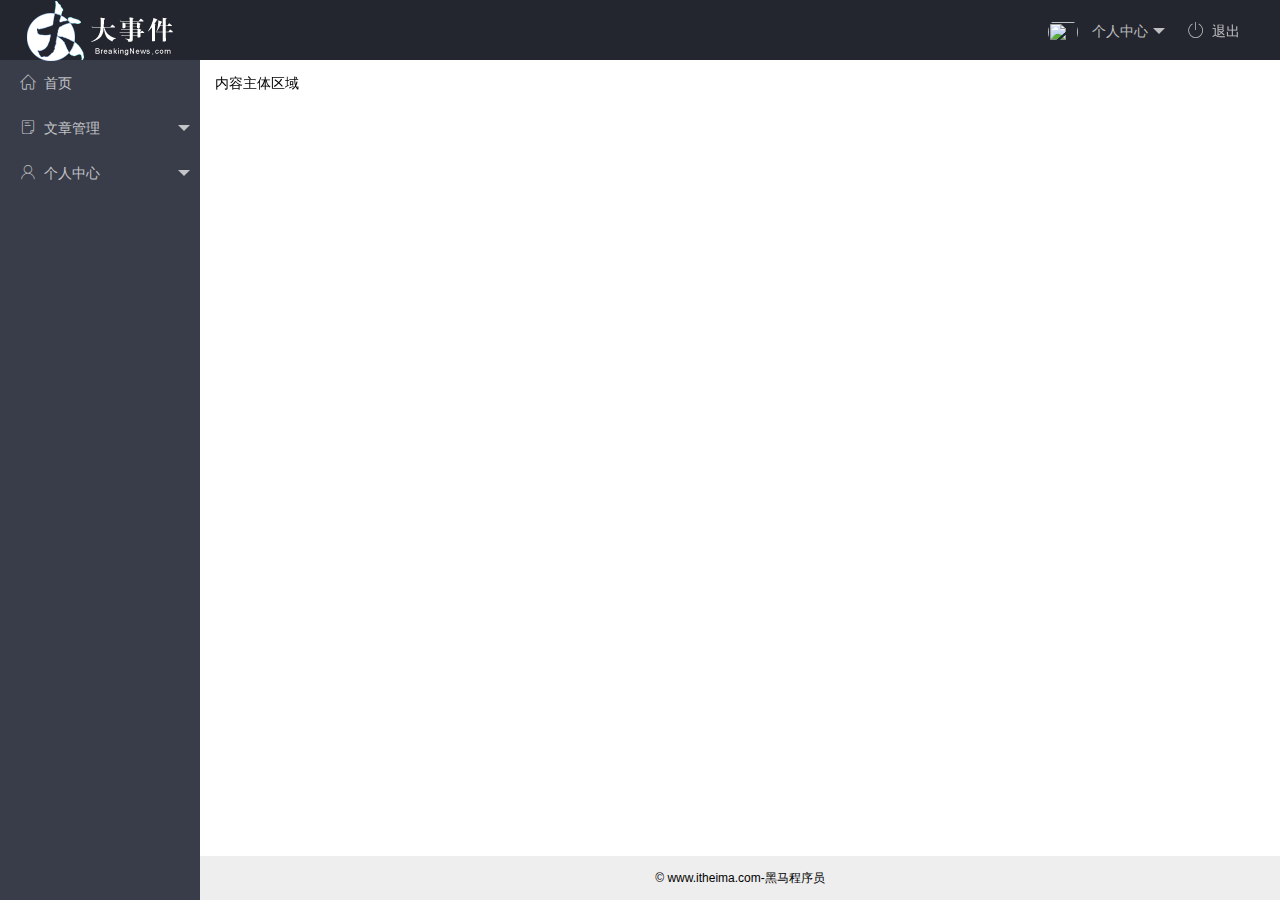
==== commit 2b5959b0: "后台首页样式" ====
--- a/index.html
+++ b/index.html
@@ -2,7 +2,7 @@
  * @Author: XiYu
  * @Date: 2021-01-03 09:15:31
  * @LastEditors: XiYu
- * @LastEditTime: 2021-01-03 16:23:43
+ * @LastEditTime: 2021-01-03 17:09:26
  * @Description: 后台主页
 -->
 <!DOCTYPE html>
@@ -14,6 +14,8 @@
   <title>后台主页</title>
   <!-- 导入layui 的样式表 -->
   <link rel="stylesheet" href="./assets/lib/layui/css/layui.css">
+  <!-- 导入第三方图表库 -->
+  <link rel="stylesheet" href="./assets/fonts/iconfont.css">
   <!-- 导入自己的css样式表 -->
   <link rel="stylesheet" href="./assets/css/index.css">
 </head>
@@ -37,29 +39,29 @@
             <dd><a href="">重置密码</a></dd>
           </dl>
         </li>
-        <li class="layui-nav-item"><a href="">退出</a></li>
+        <li class="layui-nav-item"><a href=""><span class="iconfont icon-tuichu"></span>退出</a></li>
       </ul>
     </div>
 
     <div class="layui-side layui-bg-black">
       <div class="layui-side-scroll">
         <!-- 左侧导航区域（可配合layui已有的垂直导航） -->
-        <ul class="layui-nav layui-nav-tree" lay-filter="test">
-          <li class="layui-nav-item"><a href="">首页</a></li>
+        <ul class="layui-nav layui-nav-tree" lay-shrink="all">
+          <li class="layui-nav-item"><a href=""><span class="iconfont icon-home"></span>首页</a></li>
           <li class="layui-nav-item">
-            <a class="" href="javascript:;">文章管理</a>
+            <a class="" href="javascript:;"><span class="iconfont icon-16"></span>文章管理</a>
             <dl class="layui-nav-child">
-              <dd><a href="javascript:;">文章类别</a></dd>
-              <dd><a href="javascript:;">文章列表</a></dd>
-              <dd><a href="javascript:;">发布文章</a></dd>
+              <dd><a href="javascript:;"><i class="layui-icon layui-icon-app"></i>文章类别</a></dd>
+              <dd><a href="javascript:;"><i class="layui-icon layui-icon-app"></i>文章列表</a></dd>
+              <dd><a href="javascript:;"><i class="layui-icon layui-icon-app"></i>发布文章</a></dd>
             </dl>
           </li>
           <li class="layui-nav-item">
-            <a href="javascript:;">个人中心</a>
+            <a href="javascript:;"><span class="iconfont icon-user"></span>个人中心</a>
             <dl class="layui-nav-child">
-              <dd><a href="javascript:;">基本资料</a></dd>
-              <dd><a href="javascript:;">更换头像</a></dd>
-              <dd><a href="javascript:;">重置密码</a></dd>
+              <dd><a href="javascript:;"><i class="layui-icon layui-icon-app"></i>基本资料</a></dd>
+              <dd><a href="javascript:;"><i class="layui-icon layui-icon-app"></i>更换头像</a></dd>
+              <dd><a href="javascript:;"><i class="layui-icon layui-icon-app"></i>重置密码</a></dd>
             </dl>
           </li>
         </ul>
--- a/assets/fonts/iconfont.css
+++ b/assets/fonts/iconfont.css
@@ -0,0 +1,37 @@
+@font-face {font-family: "iconfont";
+  src: url('iconfont.eot?t=1576139966484'); /* IE9 */
+  src: url('iconfont.eot?t=1576139966484#iefix') format('embedded-opentype'), /* IE6-IE8 */
+  url('[data-uri]') format('woff2'),
+  url('iconfont.woff?t=1576139966484') format('woff'),
+  url('iconfont.ttf?t=1576139966484') format('truetype'), /* chrome, firefox, opera, Safari, Android, iOS 4.2+ */
+  url('iconfont.svg?t=1576139966484#iconfont') format('svg'); /* iOS 4.1- */
+}
+
+.iconfont {
+  font-family: "iconfont" !important;
+  font-size: 16px;
+  font-style: normal;
+  -webkit-font-smoothing: antialiased;
+  -moz-osx-font-smoothing: grayscale;
+}
+
+.icon-home:before {
+  content: "\e6a9";
+}
+
+.icon-user:before {
+  content: "\e614";
+}
+
+.icon-pinglun:before {
+  content: "\e616";
+}
+
+.icon-tuichu:before {
+  content: "\e865";
+}
+
+.icon-16:before {
+  content: "\e615";
+}
+
--- a/assets/css/index.css
+++ b/assets/css/index.css
@@ -1,4 +1,14 @@
 .layui-footer {
     text-align: center;
     font-size: 12px;
-}+}
+
+.iconfont {
+    margin-right: 8px;
+}
+
+.layui-icon {
+    margin-left: 20px;
+    margin-right: 8px;
+}
+
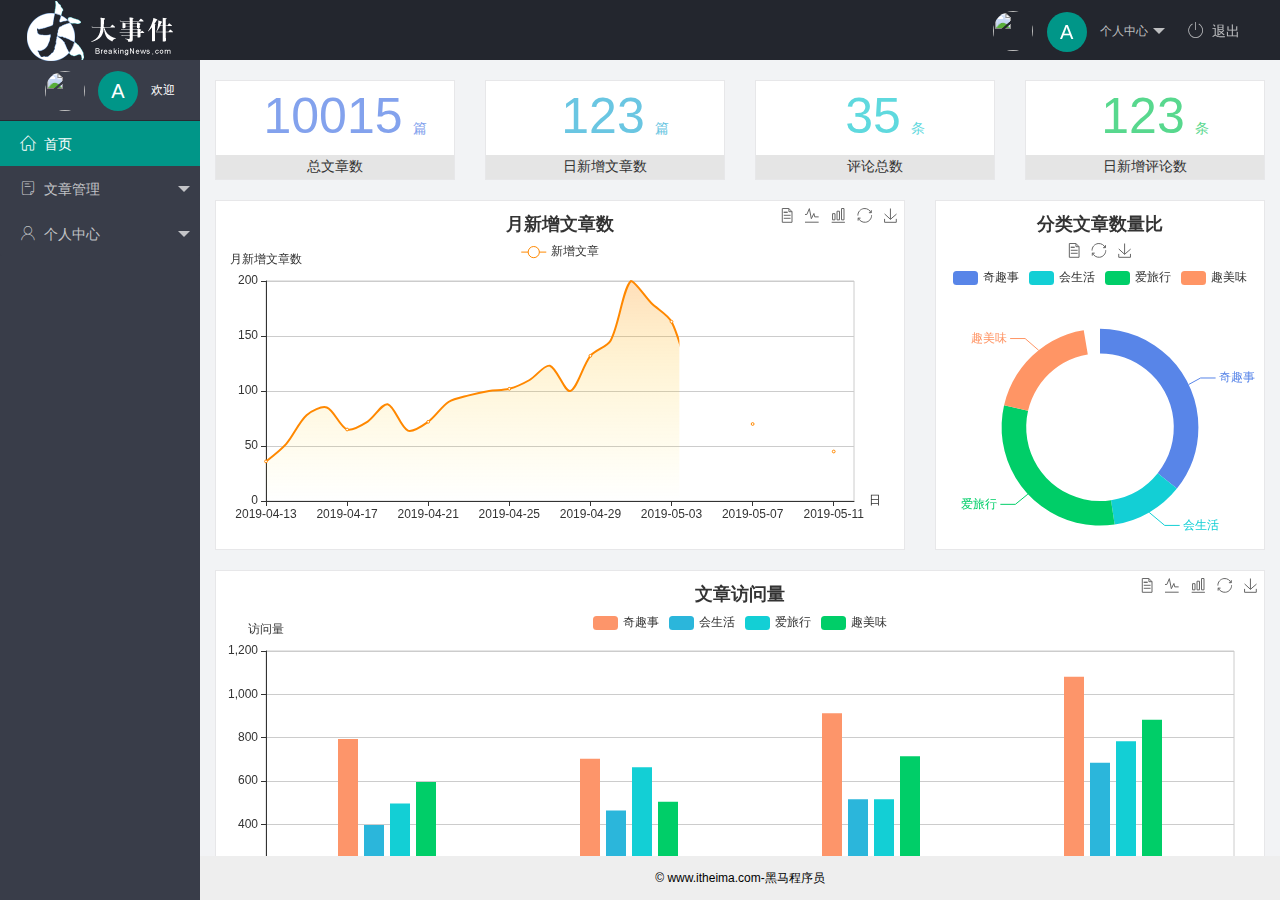
==== commit 9d5917ea: "后台首页及头像简单样式" ====
--- a/index.html
+++ b/index.html
@@ -2,7 +2,7 @@
  * @Author: XiYu
  * @Date: 2021-01-03 09:15:31
  * @LastEditors: XiYu
- * @LastEditTime: 2021-01-03 17:09:26
+ * @LastEditTime: 2021-01-03 18:59:45
  * @Description: 后台主页
 -->
 <!DOCTYPE html>
@@ -29,8 +29,9 @@
       <!-- 头部区域（可配合layui已有的水平导航） -->
       <ul class="layui-nav layui-layout-right">
         <li class="layui-nav-item">
-          <a href="javascript:;">
-            <img src="http://t.cn/RCzsdCq" class="layui-nav-img">
+          <a href="javascript:;" class="userinfo">
+            <img src="http://t.cn/RCzsdCq" class="layui-nav-img" />
+            <span class="text-avatar">A</span>
             个人中心
           </a>
           <dl class="layui-nav-child">
@@ -46,10 +47,16 @@
     <div class="layui-side layui-bg-black">
       <div class="layui-side-scroll">
         <!-- 左侧导航区域（可配合layui已有的垂直导航） -->
+        <div class="userinfo">
+          <img src="http://t.cn/RCzsdCq" class="layui-nav-img" />
+          <span class="text-avatar">A</span>
+          <span id="welcome">欢迎</span>
+        </div>
         <ul class="layui-nav layui-nav-tree" lay-shrink="all">
-          <li class="layui-nav-item"><a href=""><span class="iconfont icon-home"></span>首页</a></li>
+          <li class="layui-nav-item layui-this"><a href=""><span class="iconfont icon-home"></span>首页</a></li>
           <li class="layui-nav-item">
-            <a class="" href="javascript:;"><span class="iconfont icon-16"></span>文章管理</a>
+            <a target="fm" class="./home/dashboard.html" href="javascript:;"><span
+                class="iconfont icon-16"></span>文章管理</a>
             <dl class="layui-nav-child">
               <dd><a href="javascript:;"><i class="layui-icon layui-icon-app"></i>文章类别</a></dd>
               <dd><a href="javascript:;"><i class="layui-icon layui-icon-app"></i>文章列表</a></dd>
@@ -70,7 +77,7 @@
 
     <div class="layui-body">
       <!-- 内容主体区域 -->
-      <div style="padding: 15px;">内容主体区域</div>
+      <iframe name="fm" src="./home/dashboard.html" frameborder="0"></iframe>
     </div>
 
     <div class="layui-footer">
--- a/assets/css/index.css
+++ b/assets/css/index.css
@@ -12,3 +12,47 @@
     margin-right: 8px;
 }
 
+iframe {
+    width: 100%;
+    height: 100%;
+}
+
+.layui-body {
+    overflow: hidden;
+}
+
+a {
+    transition: none !important;
+}
+
+.userinfo {
+    height: 60px;
+    line-height: 60px;
+    text-align: center;
+    font-size: 12px;
+    user-select: none;
+}
+
+.layui-side-scroll .userinfo {
+    border-bottom: 1px solid #282b33;
+}
+
+.layui-nav-img {
+    width: 40px;
+    height: 40px;
+}
+
+.text-avatar {
+    display: inline-block;
+    width: 40px;
+    height: 40px;
+    background-color: #009688;
+    border-radius: 50%;
+    line-height: 40px;
+    text-align: center;
+    font-size: 20px;
+    color: #fff;
+    position: relative;
+    top: 4px;
+    margin-right: 10px;
+}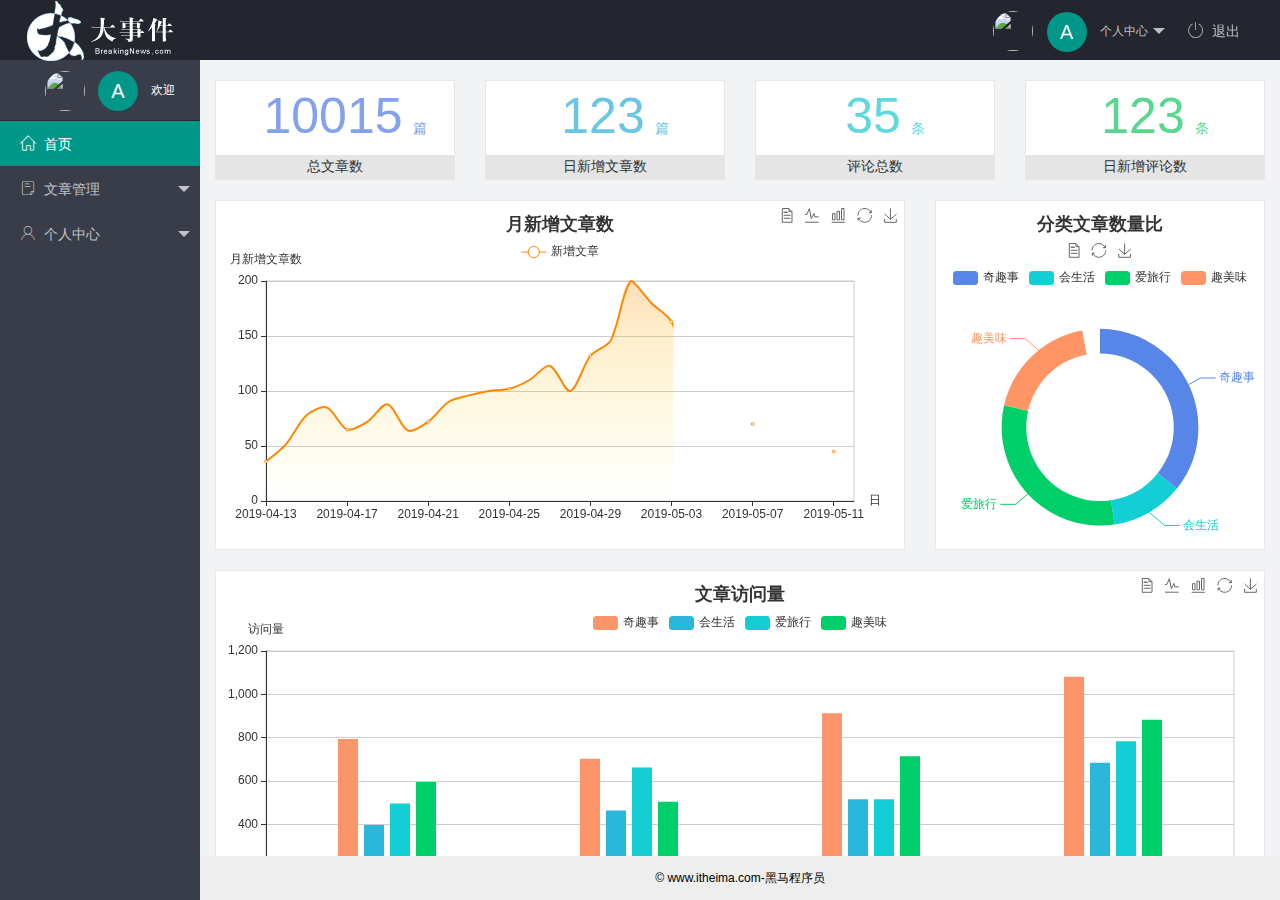
==== commit fe56f06f: "首页基本功能" ====
--- a/index.html
+++ b/index.html
@@ -2,7 +2,7 @@
  * @Author: XiYu
  * @Date: 2021-01-03 09:15:31
  * @LastEditors: XiYu
- * @LastEditTime: 2021-01-03 18:59:45
+ * @LastEditTime: 2021-01-05 10:21:14
  * @Description: 后台主页
 -->
 <!DOCTYPE html>
@@ -40,7 +40,8 @@
             <dd><a href="">重置密码</a></dd>
           </dl>
         </li>
-        <li class="layui-nav-item"><a href=""><span class="iconfont icon-tuichu"></span>退出</a></li>
+        <li class="layui-nav-item"><a href="javascript:;" id="btnLogout"><span
+              class="iconfont icon-tuichu"></span>退出</a></li>
       </ul>
     </div>
 
@@ -88,6 +89,9 @@
 
   <!-- 导入layui的JS文件 -->
   <script src="./assets/lib/layui/layui.all.js"></script>
+  <script src="./assets/lib/jquery.js"></script>
+  <script src="./assets/js/baseAPI.js"></script>
+  <script src="./assets/js/index.js"></script>
 </body>
 
 </html>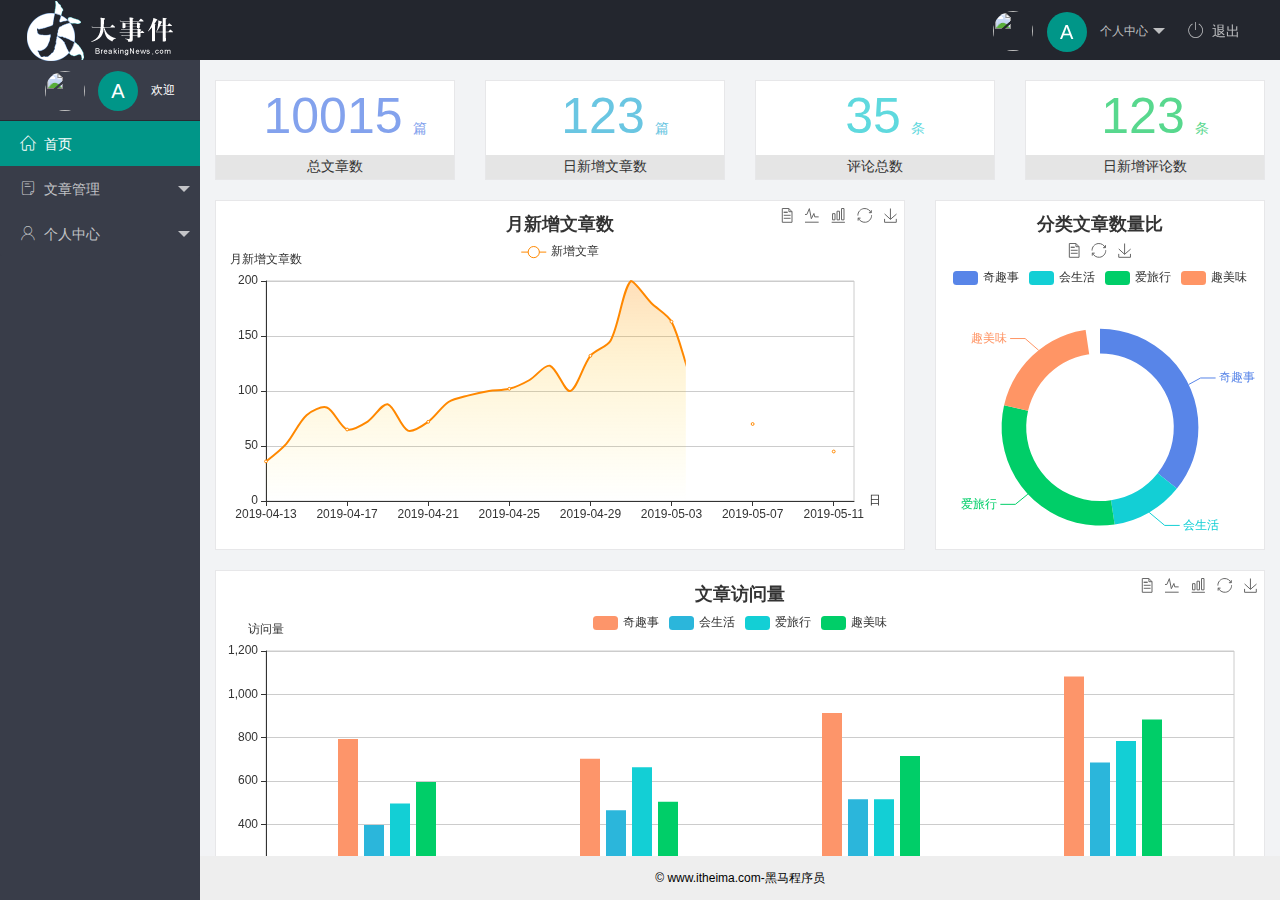
==== commit dfdd54a1: "完成个人中心的功能开发" ====
--- a/index.html
+++ b/index.html
@@ -2,7 +2,7 @@
  * @Author: XiYu
  * @Date: 2021-01-03 09:15:31
  * @LastEditors: XiYu
- * @LastEditTime: 2021-01-05 10:21:14
+ * @LastEditTime: 2021-01-05 18:34:48
  * @Description: 后台主页
 -->
 <!DOCTYPE html>
@@ -35,9 +35,9 @@
             个人中心
           </a>
           <dl class="layui-nav-child">
-            <dd><a href="">基本资料</a></dd>
-            <dd><a href="">更换头像</a></dd>
-            <dd><a href="">重置密码</a></dd>
+            <dd><a href="./user/user_info.html" target="fm">基本资料</a></dd>
+            <dd><a href="./user/user_avatar.html" target="fm">更换头像</a></dd>
+            <dd><a href="./user/user_pwd.html" target="fm">重置密码</a></dd>
           </dl>
         </li>
         <li class="layui-nav-item"><a href="javascript:;" id="btnLogout"><span
@@ -67,9 +67,9 @@
           <li class="layui-nav-item">
             <a href="javascript:;"><span class="iconfont icon-user"></span>个人中心</a>
             <dl class="layui-nav-child">
-              <dd><a href="javascript:;"><i class="layui-icon layui-icon-app"></i>基本资料</a></dd>
-              <dd><a href="javascript:;"><i class="layui-icon layui-icon-app"></i>更换头像</a></dd>
-              <dd><a href="javascript:;"><i class="layui-icon layui-icon-app"></i>重置密码</a></dd>
+              <dd><a href="./user/user_info.html" target="fm"><i class="layui-icon layui-icon-app"></i>基本资料</a></dd>
+              <dd><a href="./user/user_avatar.html" target="fm"><i class="layui-icon layui-icon-app"></i>更换头像</a></dd>
+              <dd><a href="./user/user_pwd.html" target="fm"><i class="layui-icon layui-icon-app"></i>重置密码</a></dd>
             </dl>
           </li>
         </ul>
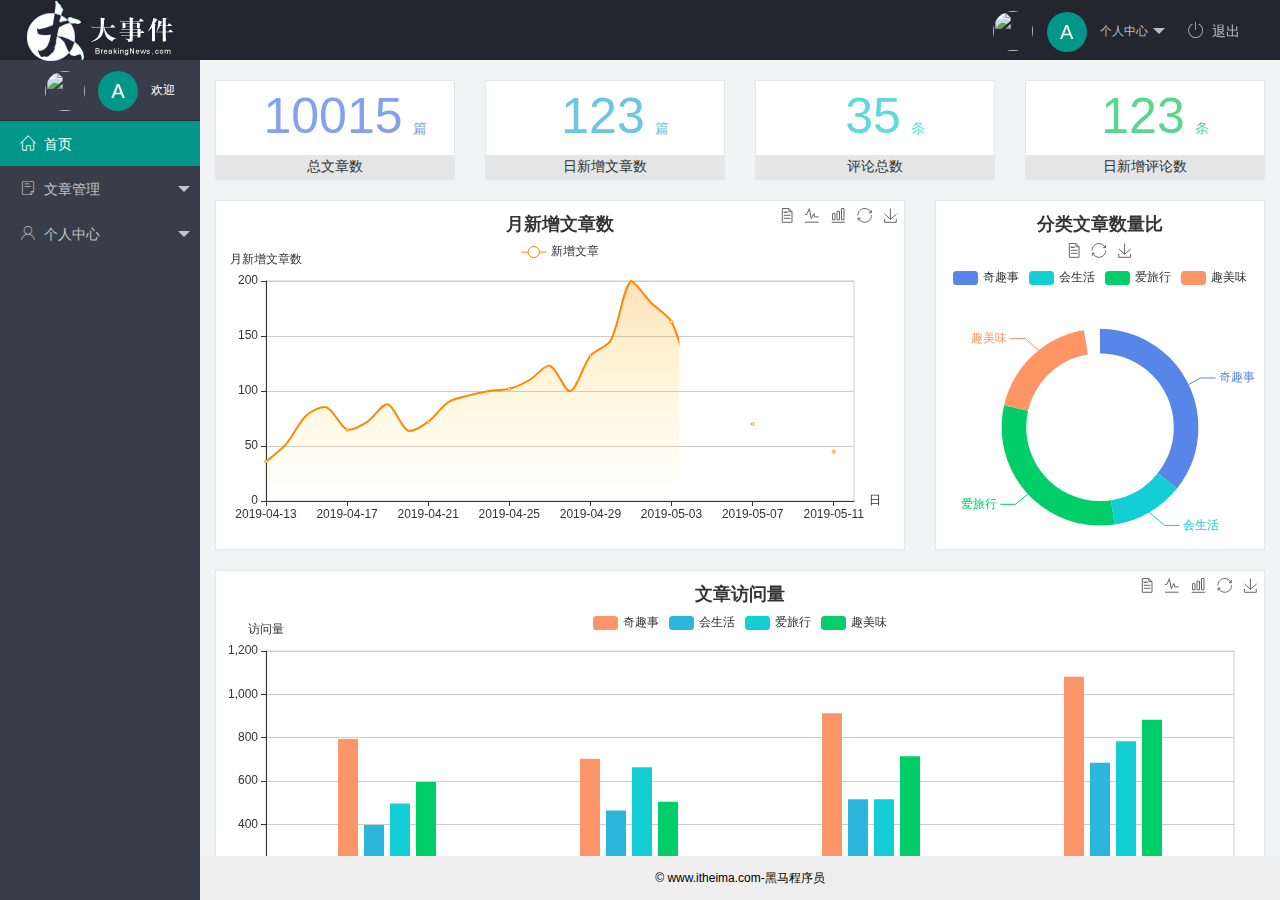
==== commit a9c016a9: "完成文章列表的开发" ====
--- a/index.html
+++ b/index.html
@@ -2,7 +2,7 @@
  * @Author: XiYu
  * @Date: 2021-01-03 09:15:31
  * @LastEditors: XiYu
- * @LastEditTime: 2021-01-05 18:34:48
+ * @LastEditTime: 2021-01-06 14:43:07
  * @Description: 后台主页
 -->
 <!DOCTYPE html>
@@ -59,9 +59,9 @@
             <a target="fm" class="./home/dashboard.html" href="javascript:;"><span
                 class="iconfont icon-16"></span>文章管理</a>
             <dl class="layui-nav-child">
-              <dd><a href="javascript:;"><i class="layui-icon layui-icon-app"></i>文章类别</a></dd>
-              <dd><a href="javascript:;"><i class="layui-icon layui-icon-app"></i>文章列表</a></dd>
-              <dd><a href="javascript:;"><i class="layui-icon layui-icon-app"></i>发布文章</a></dd>
+              <dd><a href="./article/art_cate.html" target="fm"><i class="layui-icon layui-icon-app"></i>文章类别</a></dd>
+              <dd><a href="./article/art_list.html" target="fm"><i class="layui-icon layui-icon-app"></i>文章列表</a></dd>
+              <dd><a href="./article/art_pub.html" target="fm"><i class="layui-icon layui-icon-app"></i>发布文章</a></dd>
             </dl>
           </li>
           <li class="layui-nav-item">
